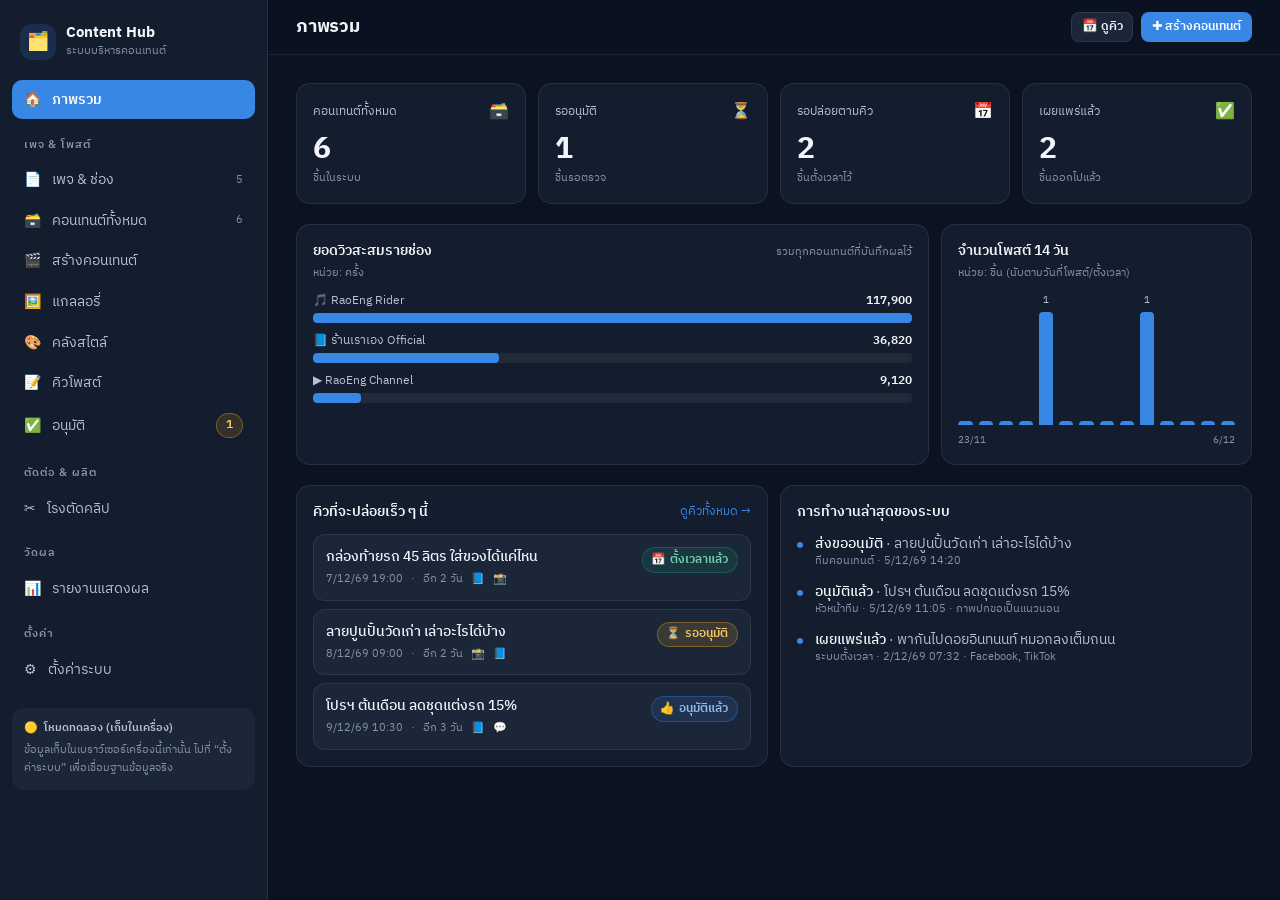
==== index.html @ c12bd476 "เพิ่มระบบล็อกอินด้วย Supabase Auth - โหมด Supabase บังคับเข้าสู่ระบบก่อนใช้งาน ตรงกับ RLS policy ที่" ====
<!DOCTYPE html>
<html lang="th">
<head>
<meta charset="UTF-8">
<meta name="viewport" content="width=device-width, initial-scale=1.0">
<meta name="description" content="ระบบบริหารคอนเทนต์ วางแผน ผลิต อนุมัติ ตั้งเวลา และวัดผลโพสต์ทุกช่องทางในที่เดียว">
<title>ระบบบริหารคอนเทนต์ · Content Hub</title>
<link rel="icon" href="data:image/svg+xml,<svg xmlns='http://www.w3.org/2000/svg' viewBox='0 0 100 100'><text y='.9em' font-size='90'>🗂️</text></svg>">
<link rel="preconnect" href="https://fonts.googleapis.com">
<link rel="preconnect" href="https://fonts.gstatic.com" crossorigin>
<link href="https://fonts.googleapis.com/css2?family=IBM+Plex+Sans+Thai:wght@400;500;600;700&display=swap" rel="stylesheet">
<script src="vendor/tailwind-browser-4.1.13.js"></script>
<link rel="stylesheet" href="css/app.css">
<script defer src="js/config.js"></script>
<script defer src="js/seed.js"></script>
<script src="vendor/supabase-2.58.0.js"></script>
<script defer src="js/store.js"></script>
<script defer src="js/app.js"></script>
<script defer src="vendor/alpine-3.14.9.min.js"></script>
</head>

<body x-data="cmsApp()" x-cloak class="min-h-screen">

<!-- ===== ระหว่างเริ่มระบบ ===== -->
<div x-show="booting" class="fixed inset-0 grid place-items-center z-50" style="background:var(--page)">
  <div class="text-center">
    <div class="text-4xl mb-3">🗂️</div>
    <p class="text-sm" style="color:var(--text-2)">กำลังเปิดระบบบริหารคอนเทนต์…</p>
  </div>
</div>

<!-- ===== หน้าเข้าสู่ระบบ ===== -->
<div x-show="!booting && needLogin" class="min-h-screen grid place-items-center p-4">
  <div class="w-full max-w-sm">
    <div class="text-center mb-5">
      <div class="w-14 h-14 rounded-2xl grid place-items-center text-2xl mx-auto mb-3"
           style="background:var(--accent-soft)">🗂️</div>
      <h1 class="font-bold text-lg">ระบบบริหารคอนเทนต์</h1>
      <p class="text-xs mt-1" style="color:var(--muted)">เข้าสู่ระบบเพื่อใช้งานข้อมูลของทีม</p>
    </div>

    <div class="card p-5 space-y-3">
      <div class="flex gap-1 p-1 rounded-lg" style="background:var(--surface-2)">
        <button class="flex-1 py-1.5 rounded-md text-xs font-semibold transition"
                :style="login.mode==='password' ? 'background:var(--accent); color:#fff' : 'color:var(--text-2)'"
                @click="login.mode='password'">รหัสผ่าน</button>
        <button class="flex-1 py-1.5 rounded-md text-xs font-semibold transition"
                :style="login.mode==='link' ? 'background:var(--accent); color:#fff' : 'color:var(--text-2)'"
                @click="login.mode='link'">ลิงก์ทางอีเมล</button>
      </div>

      <div>
        <label class="label">อีเมล</label>
        <input type="email" class="field" x-model="login.email" autocomplete="username"
               placeholder="you@example.com" @keydown.enter="doLogin()">
      </div>

      <div x-show="login.mode==='password'">
        <label class="label">รหัสผ่าน</label>
        <input type="password" class="field" x-model="login.password" autocomplete="current-password"
               placeholder="••••••••" @keydown.enter="doLogin()">
      </div>

      <p x-show="login.mode==='link'" class="text-[11px]" style="color:var(--muted)">
        ระบบจะส่งลิงก์เข้าระบบไปที่อีเมล ไม่ต้องจำรหัสผ่าน — ต้องเปิดลิงก์จากเครื่องเดียวกันนี้
      </p>

      <button class="btn btn-primary w-full" @click="doLogin()" :disabled="authBusy">
        <span x-text="authBusy ? 'กำลังดำเนินการ…' : (login.mode==='link' ? 'ส่งลิงก์เข้าระบบ' : 'เข้าสู่ระบบ')"></span>
      </button>

      <div class="flex items-center justify-between text-[11px]">
        <button style="color:var(--accent)" @click="doResetPassword()" :disabled="authBusy"
                x-show="login.mode==='password'">ลืมรหัสผ่าน?</button>
        <button class="ml-auto" style="color:var(--muted)"
                @click="settings.mode='local'; applySettings(); go('dashboard')">
          ใช้โหมดทดลองแทน →
        </button>
      </div>
    </div>

    <p class="text-[11px] text-center mt-4 leading-relaxed" style="color:var(--muted)">
      ยังไม่มีบัญชี? ให้แอดมินเพิ่มผู้ใช้ให้ที่ Supabase Dashboard →<br>Authentication → Users → Add user
    </p>
  </div>
</div>

<div x-show="!booting && !needLogin" class="flex">

  <!-- ===== แถบเมนูซ้าย ===== -->
  <div x-show="sidebarOpen" @click="sidebarOpen=false"
       class="fixed inset-0 bg-black/60 z-30 lg:hidden"></div>

  <aside class="fixed lg:sticky top-0 z-40 h-screen w-[268px] shrink-0 overflow-y-auto p-3 transition-transform lg:translate-x-0"
         :class="sidebarOpen ? 'translate-x-0' : '-translate-x-full'"
         style="background:var(--surface-1); border-right:1px solid var(--line)">

    <div class="flex items-center justify-between px-2 py-3">
      <div class="flex items-center gap-2.5">
        <div class="w-9 h-9 rounded-xl grid place-items-center text-lg" style="background:var(--accent-soft)">🗂️</div>
        <div>
          <div class="font-bold text-[15px] leading-tight">Content Hub</div>
          <div class="text-[11px]" style="color:var(--muted)">ระบบบริหารคอนเทนต์</div>
        </div>
      </div>
      <button @click="sidebarOpen=false" class="lg:hidden text-xl px-2" style="color:var(--muted)">✕</button>
    </div>

    <nav class="mt-2 space-y-0.5">
      <button class="nav-item" :class="view==='dashboard' && 'active'" @click="go('dashboard')">
        <span>🏠</span><span>ภาพรวม</span>
      </button>

      <div class="nav-section">เพจ &amp; โพสต์</div>
      <button class="nav-item" :class="view==='channels' && 'active'" @click="go('channels')">
        <span>📄</span><span>เพจ &amp; ช่อง</span>
        <span class="ml-auto text-[11px] num" style="color:var(--muted)" x-text="db.channels.length"></span>
      </button>
      <button class="nav-item" :class="view==='contents' && 'active'" @click="go('contents')">
        <span>🗃️</span><span>คอนเทนต์ทั้งหมด</span>
        <span class="ml-auto text-[11px] num" style="color:var(--muted)" x-text="db.contents.length"></span>
      </button>
      <button class="nav-item" :class="view==='editor' && 'active'" @click="newContent()">
        <span>🎬</span><span>สร้างคอนเทนต์</span>
      </button>
      <button class="nav-item" :class="view==='gallery' && 'active'" @click="go('gallery')">
        <span>🖼️</span><span>แกลลอรี่</span>
      </button>
      <button class="nav-item" :class="view==='styles' && 'active'" @click="go('styles')">
        <span>🎨</span><span>คลังสไตล์</span>
      </button>
      <button class="nav-item" :class="view==='queue' && 'active'" @click="go('queue')">
        <span>📝</span><span>คิวโพสต์</span>
      </button>
      <button class="nav-item" :class="view==='approvals' && 'active'" @click="go('approvals')">
        <span>✅</span><span>อนุมัติ</span>
        <template x-if="kpi.pending">
          <span class="ml-auto badge badge-pending num" x-text="kpi.pending"></span>
        </template>
      </button>

      <div class="nav-section">ตัดต่อ &amp; ผลิต</div>
      <button class="nav-item" :class="view==='editjobs' && 'active'" @click="go('editjobs')">
        <span>✂️</span><span>โรงตัดคลิป</span>
        <template x-if="db.editJobs.length">
          <span class="ml-auto text-[11px] num" style="color:var(--muted)" x-text="db.editJobs.length"></span>
        </template>
      </button>

      <div class="nav-section">วัดผล</div>
      <button class="nav-item" :class="view==='reports' && 'active'" @click="go('reports')">
        <span>📊</span><span>รายงานแสดงผล</span>
      </button>

      <div class="nav-section">ตั้งค่า</div>
      <button class="nav-item" :class="view==='settings' && 'active'" @click="go('settings')">
        <span>⚙️</span><span>ตั้งค่าระบบ</span>
      </button>
    </nav>

    <div class="mt-5 p-3 rounded-xl text-[11px] leading-relaxed" style="background:var(--surface-2); color:var(--text-2)">
      <div class="flex items-center gap-1.5 font-semibold mb-1">
        <span x-text="mode==='supabase' ? '🟢' : '🟡'"></span>
        <span x-text="mode==='supabase' ? 'เชื่อม Supabase อยู่' : 'โหมดทดลอง (เก็บในเครื่อง)'"></span>
      </div>
      <p x-show="mode!=='supabase'" style="color:var(--muted)">
        ข้อมูลเก็บในเบราว์เซอร์เครื่องนี้เท่านั้น ไปที่ “ตั้งค่าระบบ” เพื่อเชื่อมฐานข้อมูลจริง
      </p>
      <p x-show="session" class="truncate" style="color:var(--muted)" x-text="'เข้าใช้งานโดย ' + userEmail"></p>
    </div>
  </aside>

  <!-- ===== เนื้อหาหลัก ===== -->
  <main class="flex-1 min-w-0">

    <header class="sticky top-0 z-20 px-4 lg:px-7 py-3 flex items-center gap-3"
            style="background:rgba(11,18,32,.88); backdrop-filter:blur(10px); border-bottom:1px solid var(--line)">
      <button @click="sidebarOpen=true" class="lg:hidden text-xl px-1">☰</button>
      <div class="min-w-0">
        <h1 class="font-bold text-base lg:text-lg truncate" x-text="{
          dashboard:'ภาพรวม', channels:'เพจ & ช่อง', contents:'คอนเทนต์ทั้งหมด', editor:'สร้าง / แก้ไขคอนเทนต์',
          gallery:'แกลลอรี่', styles:'คลังสไตล์', queue:'คิวโพสต์', approvals:'รออนุมัติ',
          editjobs:'โรงตัดคลิป', reports:'รายงานแสดงผล', settings:'ตั้งค่าระบบ'}[view]"></h1>
      </div>
      <div class="ml-auto flex items-center gap-2">
        <template x-if="session">
          <span class="text-[11px] hidden md:inline truncate max-w-[180px]" style="color:var(--muted)"
                :title="userEmail" x-text="userEmail"></span>
        </template>
        <button class="btn btn-ghost btn-sm hidden sm:inline-flex" @click="go('queue')">📅 ดูคิว</button>
        <button class="btn btn-primary btn-sm" @click="newContent()">✚ สร้างคอนเทนต์</button>
        <template x-if="session">
          <button class="btn btn-ghost btn-sm" @click="doLogout()" title="ออกจากระบบ">ออกจากระบบ</button>
        </template>
      </div>
    </header>

    <div class="p-4 lg:p-7 max-w-[1400px]">

    <!-- ==================== ภาพรวม ==================== -->
    <section x-show="view==='dashboard'" class="space-y-5">

      <div class="grid grid-cols-2 lg:grid-cols-4 gap-3">
        <template x-for="k in [
          {t:'คอนเทนต์ทั้งหมด', v:kpi.total, s:'ชิ้นในระบบ', i:'🗃️'},
          {t:'รออนุมัติ', v:kpi.pending, s:'ชิ้นรอตรวจ', i:'⏳'},
          {t:'รอปล่อยตามคิว', v:kpi.scheduled, s:'ชิ้นตั้งเวลาไว้', i:'📅'},
          {t:'เผยแพร่แล้ว', v:kpi.published, s:'ชิ้นออกไปแล้ว', i:'✅'}]" :key="k.t">
          <div class="card p-4">
            <div class="flex items-center justify-between">
              <span class="text-xs" style="color:var(--text-2)" x-text="k.t"></span>
              <span class="text-base" x-text="k.i"></span>
            </div>
            <div class="text-3xl font-bold mt-2 num" x-text="fmtNum(k.v)"></div>
            <div class="text-[11px] mt-0.5" style="color:var(--muted)" x-text="k.s"></div>
          </div>
        </template>
      </div>

      <div class="grid lg:grid-cols-3 gap-3">
        <div class="card p-4 lg:col-span-2">
          <div class="flex items-baseline justify-between mb-1">
            <h2 class="font-semibold text-sm">ยอดวิวสะสมรายช่อง</h2>
            <span class="text-[11px]" style="color:var(--muted)">รวมทุกคอนเทนต์ที่บันทึกผลไว้</span>
          </div>
          <p class="text-[11px] mb-3" style="color:var(--muted)">หน่วย: ครั้ง</p>

          <template x-if="!viewsByChannel.some(r=>r.views>0)">
            <p class="text-sm py-6 text-center" style="color:var(--muted)">
              ยังไม่มีข้อมูลผลลัพธ์ — ไปบันทึกยอดได้ที่หน้า “รายงานแสดงผล”
            </p>
          </template>

          <div class="space-y-2.5">
            <template x-for="r in viewsByChannel.filter(x=>x.views>0)" :key="r.id">
              <div class="bar-row" :title="r.name + ' · ' + fmtNum(r.views) + ' วิว'">
                <div class="flex items-center justify-between text-xs mb-1">
                  <span class="truncate pr-3" style="color:var(--text-2)">
                    <span x-text="platform(r.platform).icon"></span>
                    <span x-text="r.name"></span>
                  </span>
                  <span class="num font-semibold" x-text="fmtNum(r.views)"></span>
                </div>
                <div class="bar-track"><div class="bar-fill" :style="`width:${r.pct}%`"></div></div>
              </div>
            </template>
          </div>
        </div>

        <div class="card p-4">
          <h2 class="font-semibold text-sm mb-1">จำนวนโพสต์ 14 วัน</h2>
          <p class="text-[11px] mb-3" style="color:var(--muted)">หน่วย: ชิ้น (นับตามวันที่โพสต์/ตั้งเวลา)</p>
          <div class="col-chart">
            <template x-for="d in postsTimeline" :key="d.label">
              <div class="col-wrap" :title="d.label + ' · ' + d.value + ' ชิ้น'">
                <div class="text-[10px] text-center num mb-1" style="color:var(--text-2)"
                     x-text="d.value || ''"></div>
                <div class="col-fill" :style="`height:${Math.max(d.pct,3)}%`"></div>
              </div>
            </template>
          </div>
          <div class="flex justify-between text-[10px] mt-2" style="color:var(--muted)">
            <span x-text="postsTimeline[0]?.label"></span>
            <span x-text="postsTimeline[postsTimeline.length-1]?.label"></span>
          </div>
        </div>
      </div>

      <div class="grid lg:grid-cols-2 gap-3">
        <div class="card p-4">
          <div class="flex items-center justify-between mb-3">
            <h2 class="font-semibold text-sm">คิวที่จะปล่อยเร็ว ๆ นี้</h2>
            <button class="text-xs" style="color:var(--accent)" @click="go('queue')">ดูคิวทั้งหมด →</button>
          </div>
          <template x-if="!upcoming.length">
            <p class="text-sm py-4 text-center" style="color:var(--muted)">ยังไม่มีคิวที่ตั้งเวลาไว้</p>
          </template>
          <div class="space-y-2">
            <template x-for="c in upcoming" :key="c.id">
              <button class="w-full text-left card-2 p-3 hover:brightness-110 transition" @click="editContent(c)">
                <div class="flex items-start gap-2">
                  <div class="min-w-0 flex-1">
                    <div class="text-sm font-medium truncate" x-text="c.title"></div>
                    <div class="text-[11px] mt-1 flex items-center gap-2 flex-wrap" style="color:var(--muted)">
                      <span x-text="fmtDate(c.scheduled_at)"></span>
                      <span>·</span>
                      <span x-text="fmtRelative(c.scheduled_at)"></span>
                      <template x-for="id in (c.channel_ids||[])" :key="id">
                        <span x-text="platform(channelById(id)?.platform).icon"></span>
                      </template>
                    </div>
                  </div>
                  <span class="badge shrink-0" :class="status(c.status).cls">
                    <span x-text="status(c.status).icon"></span><span x-text="status(c.status).name"></span>
                  </span>
                </div>
              </button>
            </template>
          </div>
        </div>

        <div class="card p-4">
          <h2 class="font-semibold text-sm mb-3">การทำงานล่าสุดของระบบ</h2>
          <template x-if="!recentActivity.length">
            <p class="text-sm py-4 text-center" style="color:var(--muted)">ยังไม่มีประวัติการทำงาน</p>
          </template>
          <div class="space-y-3">
            <template x-for="a in recentActivity" :key="a.id">
              <div class="flex gap-3 text-sm">
                <div class="w-1.5 h-1.5 rounded-full mt-2 shrink-0" style="background:var(--accent)"></div>
                <div class="min-w-0">
                  <div>
                    <span class="font-medium" x-text="a.action"></span>
                    <span style="color:var(--text-2)" x-text="' · ' + (contentById(a.content_id)?.title || 'ไม่พบคอนเทนต์')"></span>
                  </div>
                  <div class="text-[11px]" style="color:var(--muted)">
                    <span x-text="a.actor"></span> · <span x-text="fmtDate(a.created_at)"></span>
                    <span x-show="a.note" x-text="' · ' + a.note"></span>
                  </div>
                </div>
              </div>
            </template>
          </div>
        </div>
      </div>
    </section>

    <!-- ==================== เพจ & ช่อง ==================== -->
    <section x-show="view==='channels'" class="space-y-4">
      <div class="flex items-center justify-between">
        <p class="text-sm" style="color:var(--text-2)">เพจและช่องทางที่ระบบจะส่งคอนเทนต์ไป</p>
        <button class="btn btn-primary btn-sm" @click="newChannel()">✚ เพิ่มเพจ/ช่อง</button>
      </div>

      <template x-if="channelForm">
      <div class="card p-4 space-y-3">
        <h3 class="font-semibold text-sm" x-text="channelForm.id ? 'แก้ไขเพจ/ช่อง' : 'เพิ่มเพจ/ช่องใหม่'"></h3>
        <div class="grid md:grid-cols-2 gap-3">
          <div><label class="label">ชื่อเพจ/ช่อง</label>
            <input class="field" x-model="channelForm.name" placeholder="เช่น ร้านเราเอง Official"></div>
          <div><label class="label">แพลตฟอร์ม</label>
            <select class="field" x-model="channelForm.platform">
              <template x-for="p in cfg.platforms" :key="p.id">
                <option :value="p.id" x-text="p.icon + ' ' + p.name"></option>
              </template>
            </select></div>
          <div><label class="label">ชื่อผู้ใช้ / ลิงก์</label>
            <input class="field" x-model="channelForm.handle" placeholder="@yourpage"></div>
          <div><label class="label">จำนวนผู้ติดตาม</label>
            <input type="number" class="field num" x-model="channelForm.followers"></div>
          <div class="md:col-span-2"><label class="label">โน้ตภายใน</label>
            <input class="field" x-model="channelForm.note" placeholder="เช่น เพจหลัก ยิงแอดประจำ"></div>
        </div>
        <label class="flex items-center gap-2 text-sm">
          <input type="checkbox" x-model="channelForm.active" class="w-4 h-4 accent-blue-500">
          <span>เปิดใช้งานช่องนี้</span>
        </label>
        <div class="flex gap-2">
          <button class="btn btn-primary" @click="saveChannel()">บันทึก</button>
          <button class="btn btn-ghost" @click="channelForm=null">ยกเลิก</button>
        </div>
      </div>
      </template>

      <template x-if="!db.channels.length">
        <div class="card p-10 text-center" style="color:var(--muted)">
          <div class="text-3xl mb-2">📄</div>
          <p class="text-sm">ยังไม่มีเพจ/ช่อง — กด “เพิ่มเพจ/ช่อง” เพื่อเริ่มต้น</p>
        </div>
      </template>

      <div class="grid md:grid-cols-2 xl:grid-cols-3 gap-3">
        <template x-for="c in db.channels" :key="c.id">
          <div class="card p-4">
            <div class="flex items-start gap-3">
              <div class="w-10 h-10 rounded-xl grid place-items-center text-lg shrink-0"
                   :style="`background:${platform(c.platform).color}22`" x-text="platform(c.platform).icon"></div>
              <div class="min-w-0 flex-1">
                <div class="font-semibold text-sm truncate" x-text="c.name"></div>
                <div class="text-[11px] truncate" style="color:var(--muted)" x-text="c.handle || platform(c.platform).name"></div>
              </div>
              <span class="badge shrink-0" :class="c.active ? 'badge-published' : 'badge-draft'">
                <span x-text="c.active ? '✅' : '⏸️'"></span>
                <span x-text="c.active ? 'ใช้งาน' : 'พัก'"></span>
              </span>
            </div>
            <div class="flex items-center gap-4 mt-3 text-xs" style="color:var(--text-2)">
              <span>👥 <span class="num font-semibold" x-text="fmtNum(c.followers)"></span> ผู้ติดตาม</span>
              <span>🗂️ <span class="num font-semibold"
                    x-text="db.contents.filter(x=>(x.channel_ids||[]).includes(c.id)).length"></span> คอนเทนต์</span>
            </div>
            <p x-show="c.note" class="text-[11px] mt-2 line-clamp-2" style="color:var(--muted)" x-text="c.note"></p>
            <div class="flex gap-2 mt-3">
              <button class="btn btn-ghost btn-sm" @click="editChannel(c)">แก้ไข</button>
              <button class="btn btn-ghost btn-sm" @click="toggleChannel(c)" x-text="c.active ? 'พักช่อง' : 'เปิดใช้'"></button>
              <button class="btn btn-danger btn-sm ml-auto" @click="deleteChannel(c)">ลบ</button>
            </div>
          </div>
        </template>
      </div>
    </section>

    <!-- ==================== คอนเทนต์ทั้งหมด ==================== -->
    <section x-show="view==='contents'" class="space-y-4">
      <div class="card p-3 flex flex-wrap gap-2 items-center">
        <input class="field flex-1 min-w-[220px]" x-model="search" placeholder="🔍 ค้นหาจากชื่อ เนื้อหา หรือแฮชแท็ก">
        <select class="field w-auto" x-model="filterStatus">
          <option value="all">ทุกสถานะ</option>
          <template x-for="s in cfg.statuses" :key="s.id">
            <option :value="s.id" x-text="s.icon + ' ' + s.name"></option>
          </template>
        </select>
        <select class="field w-auto" x-model="filterChannel">
          <option value="all">ทุกช่อง</option>
          <template x-for="c in db.channels" :key="c.id">
            <option :value="c.id" x-text="c.name"></option>
          </template>
        </select>
        <span class="text-xs num" style="color:var(--muted)" x-text="`พบ ${filteredContents.length} รายการ`"></span>
      </div>

      <template x-if="!filteredContents.length">
        <div class="card p-10 text-center" style="color:var(--muted)">
          <div class="text-3xl mb-2">🗃️</div>
          <p class="text-sm">ไม่พบคอนเทนต์ตามเงื่อนไขนี้</p>
        </div>
      </template>

      <div class="space-y-2.5">
        <template x-for="c in filteredContents" :key="c.id">
          <div class="card p-4">
            <div class="flex flex-wrap items-start gap-3">
              <div class="min-w-0 flex-1">
                <div class="flex items-center gap-2 flex-wrap">
                  <span class="badge" :class="status(c.status).cls">
                    <span x-text="status(c.status).icon"></span><span x-text="status(c.status).name"></span>
                  </span>
                  <span class="text-[11px]" style="color:var(--muted)" x-text="c.pillar"></span>
                  <template x-if="styleById(c.style_id)">
                    <span class="text-[11px]" style="color:var(--muted)"
                          x-text="'· ' + styleById(c.style_id).emoji + ' ' + styleById(c.style_id).name"></span>
                  </template>
                </div>
                <h3 class="font-semibold mt-1.5 text-[15px]" x-text="c.title"></h3>
                <p class="text-sm mt-1 line-clamp-2 whitespace-pre-line" style="color:var(--text-2)" x-text="c.body"></p>
                <div class="flex items-center gap-2 mt-2 flex-wrap text-[11px]" style="color:var(--muted)">
                  <template x-for="id in (c.channel_ids||[])" :key="id">
                    <span class="card-2 px-2 py-0.5 rounded-md">
                      <span x-text="platform(channelById(id)?.platform).icon"></span>
                      <span x-text="channelById(id)?.name || 'ช่องถูกลบ'"></span>
                    </span>
                  </template>
                  <span x-show="c.scheduled_at">📅 <span x-text="fmtDate(c.scheduled_at)"></span></span>
                  <span x-show="c.published_at">✅ <span x-text="fmtDate(c.published_at)"></span></span>
                  <template x-for="h in (c.hashtags||[])" :key="h">
                    <span style="color:var(--accent)" x-text="'#'+h"></span>
                  </template>
                </div>
              </div>

              <div class="flex flex-col gap-1.5 shrink-0">
                <button class="btn btn-ghost btn-sm" @click="editContent(c)">✏️ แก้ไข</button>
                <button class="btn btn-ghost btn-sm" @click="duplicateContent(c)">📑 ทำสำเนา</button>
                <button class="btn btn-ghost btn-sm" @click="newJob(c)">✂️ สั่งตัดคลิป</button>
                <button class="btn btn-danger btn-sm" @click="deleteContent(c)">🗑️ ลบ</button>
              </div>
            </div>

            <div class="hairline mt-3 pt-3 flex flex-wrap gap-1.5">
              <template x-for="s in cfg.statuses" :key="s.id">
                <button class="btn btn-ghost btn-sm" :class="c.status===s.id && 'opacity-40 pointer-events-none'"
                        @click="setStatus(c, s.id)">
                  <span x-text="s.icon"></span><span x-text="s.name"></span>
                </button>
              </template>
            </div>
          </div>
        </template>
      </div>
    </section>

    <!-- ==================== สร้าง / แก้ไขคอนเทนต์ ==================== -->
    <section x-show="view==='editor'" class="space-y-4">
      <template x-if="!editor">
        <div class="card p-10 text-center">
          <p class="text-sm mb-3" style="color:var(--muted)">ยังไม่ได้เปิดคอนเทนต์</p>
          <button class="btn btn-primary" @click="newContent()">✚ เริ่มคอนเทนต์ใหม่</button>
        </div>
      </template>

      <template x-if="editor">
      <div class="grid lg:grid-cols-3 gap-4">
        <div class="lg:col-span-2 space-y-4">
          <div class="card p-4 space-y-3">
            <div>
              <label class="label">ชื่อคอนเทนต์ (ใช้ภายใน)</label>
              <input class="field" x-model="editor.title" placeholder="เช่น รีวิวกล่องท้ายรถ 45 ลิตร">
            </div>

            <div class="grid md:grid-cols-2 gap-3">
              <div>
                <label class="label">ประเภทคอนเทนต์</label>
                <select class="field" x-model="editor.pillar">
                  <template x-for="p in cfg.pillars" :key="p"><option :value="p" x-text="p"></option></template>
                </select>
              </div>
              <div>
                <label class="label">สไตล์การเขียน</label>
                <select class="field" x-model="editor.style_id">
                  <option value="">— ไม่ระบุ —</option>
                  <template x-for="s in db.styles" :key="s.id">
                    <option :value="s.id" x-text="s.emoji + ' ' + s.name"></option>
                  </template>
                </select>
              </div>
            </div>

            <div>
              <div class="flex items-center justify-between mb-1">
                <label class="label mb-0">เนื้อหาโพสต์</label>
                <div class="flex gap-1.5">
                  <button class="btn btn-ghost btn-sm" @click="applyStyleTemplate()">🧩 วางโครงจากสไตล์</button>
                  <button class="btn btn-ghost btn-sm" @click="spinVariants()">🔁 สุ่มฮุกใหม่</button>
                </div>
              </div>
              <textarea class="field" rows="12" x-model="editor.body"
                        placeholder="เขียนเนื้อหาที่จะโพสต์ที่นี่…"></textarea>
              <div class="flex flex-wrap items-center gap-3 mt-1.5 text-[11px]" style="color:var(--muted)">
                <span class="num" x-text="`${editorLen} ตัวอักษร`"></span>
                <template x-for="h in lengthHints" :key="h.platform">
                  <span :style="h.over ? 'color:var(--warning)' : ''">
                    <span x-text="h.icon"></span>
                    <span x-text="h.name"></span>
                    <span class="num" x-text="`${editorLen}/${h.limit}`"></span>
                    <span x-show="h.over">⚠️ ยาวเกิน</span>
                  </span>
                </template>
              </div>
            </div>

            <div>
              <label class="label">แฮชแท็ก (คั่นด้วยจุลภาค)</label>
              <input class="field" x-model="editor.hashtagsText" placeholder="ทริปมอเตอร์ไซค์, รีวิวอุปกรณ์">
            </div>

            <div>
              <label class="label">โน้ตภายในทีม</label>
              <input class="field" x-model="editor.note" placeholder="เช่น รออาร์ตทำภาพปกใหม่">
            </div>
          </div>
        </div>

        <div class="space-y-4">
          <div class="card p-4 space-y-3">
            <h3 class="font-semibold text-sm">ปลายทาง &amp; เวลา</h3>
            <div>
              <label class="label">เลือกเพจ/ช่อง</label>
              <div class="space-y-1.5 max-h-52 overflow-y-auto pr-1">
                <template x-for="c in db.channels" :key="c.id">
                  <label class="flex items-center gap-2 text-sm card-2 px-2.5 py-1.5 cursor-pointer">
                    <input type="checkbox" class="w-4 h-4 accent-blue-500"
                           :checked="editor.channel_ids.includes(c.id)"
                           @change="toggleIn(editor.channel_ids, c.id)">
                    <span x-text="platform(c.platform).icon"></span>
                    <span class="truncate" x-text="c.name"></span>
                    <span x-show="!c.active" class="ml-auto text-[10px]" style="color:var(--warning)">พักอยู่</span>
                  </label>
                </template>
              </div>
            </div>
            <div>
              <label class="label">เวลาที่จะโพสต์</label>
              <input type="datetime-local" class="field" x-model="editor.scheduledInput">
            </div>
            <div>
              <label class="label">สถานะ</label>
              <select class="field" x-model="editor.status">
                <template x-for="s in cfg.statuses" :key="s.id">
                  <option :value="s.id" x-text="s.icon + ' ' + s.name"></option>
                </template>
              </select>
            </div>
          </div>

          <div class="card p-4">
            <div class="flex items-center justify-between mb-2">
              <h3 class="font-semibold text-sm">ภาพ / คลิปที่แนบ</h3>
              <button class="text-xs" style="color:var(--accent)" @click="go('gallery')">จัดการแกลลอรี่ →</button>
            </div>
            <div class="grid grid-cols-3 gap-2 max-h-60 overflow-y-auto">
              <template x-for="m in db.media" :key="m.id">
                <button class="relative rounded-lg overflow-hidden border-2 transition"
                        :style="editor.media_ids.includes(m.id) ? 'border-color:var(--accent)' : 'border-color:transparent'"
                        @click="toggleIn(editor.media_ids, m.id)">
                  <template x-if="m.kind==='image'">
                    <img :src="m.url" :alt="m.name" class="w-full h-16 object-cover" loading="lazy">
                  </template>
                  <template x-if="m.kind!=='image'">
                    <div class="w-full h-16 grid place-items-center text-xl" style="background:var(--surface-3)">🎞️</div>
                  </template>
                  <div class="text-[9px] px-1 py-0.5 truncate" style="background:var(--surface-2)" x-text="m.name"></div>
                </button>
              </template>
            </div>
            <p x-show="!db.media.length" class="text-xs text-center py-4" style="color:var(--muted)">
              ยังไม่มีไฟล์ในแกลลอรี่
            </p>
          </div>

          <div class="card p-4" x-show="editorStyle">
            <h3 class="font-semibold text-sm mb-2">
              <span x-text="editorStyle?.emoji"></span> แนวทางของสไตล์นี้
            </h3>
            <dl class="text-xs space-y-1.5" style="color:var(--text-2)">
              <div><dt class="inline font-medium">โทน: </dt><dd class="inline" x-text="editorStyle?.tone"></dd></div>
              <div><dt class="inline font-medium">กลุ่มเป้าหมาย: </dt><dd class="inline" x-text="editorStyle?.audience"></dd></div>
              <div><dt class="inline font-medium">ปิดท้ายด้วย: </dt><dd class="inline" x-text="editorStyle?.cta"></dd></div>
            </dl>
          </div>

          <div class="card p-4 flex flex-col gap-2">
            <button class="btn btn-primary" @click="saveContent()">💾 บันทึก</button>
            <button class="btn btn-ghost" @click="saveContent('pending')">📤 ส่งขออนุมัติ</button>
            <button class="btn btn-ghost" @click="go('contents')">← กลับไปรายการ</button>
          </div>
        </div>
      </div>
      </template>
    </section>

    <!-- ==================== แกลลอรี่ ==================== -->
    <section x-show="view==='gallery'" class="space-y-4">
      <div class="flex items-center justify-between">
        <p class="text-sm" style="color:var(--text-2)">ไฟล์ภาพและคลิปที่ใช้ประกอบคอนเทนต์</p>
        <button class="btn btn-primary btn-sm" @click="newMedia()">✚ เพิ่มไฟล์</button>
      </div>

      <template x-if="mediaForm">
      <div class="card p-4 space-y-3">
        <div class="grid md:grid-cols-2 gap-3">
          <div class="md:col-span-2"><label class="label">ลิงก์ไฟล์ (URL)</label>
            <input class="field" x-model="mediaForm.url" placeholder="https://…"></div>
          <div><label class="label">ชื่อไฟล์</label>
            <input class="field" x-model="mediaForm.name" placeholder="เว้นว่างได้ ระบบตั้งให้จากลิงก์"></div>
          <div><label class="label">ชนิด</label>
            <select class="field" x-model="mediaForm.kind">
              <option value="image">รูปภาพ</option><option value="video">วิดีโอ</option>
            </select></div>
          <div class="md:col-span-2"><label class="label">แท็ก (คั่นด้วยจุลภาค)</label>
            <input class="field" x-model="mediaForm.tagsText" placeholder="ทริป, ภูเขา"></div>
        </div>
        <div class="flex gap-2">
          <button class="btn btn-primary" @click="saveMedia()">บันทึก</button>
          <button class="btn btn-ghost" @click="mediaForm=null">ยกเลิก</button>
        </div>
      </div>
      </template>

      <template x-if="!db.media.length">
        <div class="card p-10 text-center" style="color:var(--muted)">
          <div class="text-3xl mb-2">🖼️</div>
          <p class="text-sm">แกลลอรี่ยังว่างอยู่</p>
        </div>
      </template>

      <div class="grid grid-cols-2 md:grid-cols-3 xl:grid-cols-4 gap-3">
        <template x-for="m in db.media" :key="m.id">
          <div class="card overflow-hidden">
            <template x-if="m.kind==='image'">
              <img :src="m.url" :alt="m.name" class="w-full h-36 object-cover" loading="lazy">
            </template>
            <template x-if="m.kind!=='image'">
              <div class="w-full h-36 grid place-items-center text-3xl" style="background:var(--surface-2)">🎞️</div>
            </template>
            <div class="p-3">
              <div class="text-xs font-medium truncate" x-text="m.name"></div>
              <div class="flex flex-wrap gap-1 mt-1.5">
                <template x-for="t in (m.tags||[])" :key="t">
                  <span class="text-[10px] px-1.5 py-0.5 rounded" style="background:var(--surface-3); color:var(--text-2)" x-text="t"></span>
                </template>
              </div>
              <div class="text-[10px] mt-1.5 num" style="color:var(--muted)"
                   x-text="m.size_kb ? (m.size_kb/1024).toFixed(1) + ' MB' : ''"></div>
              <div class="flex gap-1.5 mt-2">
                <button class="btn btn-ghost btn-sm" @click="editMedia(m)">แก้ไข</button>
                <button class="btn btn-ghost btn-sm" @click="copyText(m.url, 'คัดลอกลิงก์แล้ว')">คัดลอกลิงก์</button>
                <button class="btn btn-danger btn-sm ml-auto" @click="deleteMedia(m)">ลบ</button>
              </div>
            </div>
          </div>
        </template>
      </div>
    </section>

    <!-- ==================== คลังสไตล์ ==================== -->
    <section x-show="view==='styles'" class="space-y-4">
      <div class="flex items-center justify-between">
        <p class="text-sm" style="color:var(--text-2)">โทนการเขียนที่ใช้ซ้ำได้ ให้ทุกคนในทีมเขียนออกมาเสียงเดียวกัน</p>
        <button class="btn btn-primary btn-sm" @click="newStyle()">✚ เพิ่มสไตล์</button>
      </div>

      <template x-if="styleForm">
      <div class="card p-4 space-y-3">
        <div class="grid md:grid-cols-2 gap-3">
          <div><label class="label">ชื่อสไตล์</label><input class="field" x-model="styleForm.name" placeholder="เช่น สายลุยเป็นกันเอง"></div>
          <div><label class="label">อิโมจิประจำสไตล์</label><input class="field" x-model="styleForm.emoji" maxlength="4"></div>
          <div class="md:col-span-2"><label class="label">โทนการเขียน</label><input class="field" x-model="styleForm.tone" placeholder="เป็นกันเอง เล่าเหมือนคุยกับเพื่อน"></div>
          <div><label class="label">กลุ่มเป้าหมาย</label><input class="field" x-model="styleForm.audience" placeholder="นักขี่มอเตอร์ไซค์ 25-45 ปี"></div>
          <div><label class="label">ประโยคปิดท้าย (CTA)</label><input class="field" x-model="styleForm.cta" placeholder="ทักแชทรับส่วนลด"></div>
          <div class="md:col-span-2"><label class="label">โครงการเขียน</label>
            <textarea class="field" rows="3" x-model="styleForm.prompt" placeholder="เปิดด้วย… ตามด้วย… ปิดด้วย…"></textarea></div>
        </div>
        <div class="flex gap-2">
          <button class="btn btn-primary" @click="saveStyle()">บันทึก</button>
          <button class="btn btn-ghost" @click="styleForm=null">ยกเลิก</button>
        </div>
      </div>
      </template>

      <div class="grid md:grid-cols-2 xl:grid-cols-3 gap-3">
        <template x-for="s in db.styles" :key="s.id">
          <div class="card p-4">
            <div class="flex items-center gap-2">
              <span class="text-xl" x-text="s.emoji"></span>
              <h3 class="font-semibold text-sm" x-text="s.name"></h3>
            </div>
            <dl class="text-xs mt-3 space-y-1.5" style="color:var(--text-2)">
              <div><dt class="inline font-medium">โทน: </dt><dd class="inline" x-text="s.tone"></dd></div>
              <div><dt class="inline font-medium">เป้าหมาย: </dt><dd class="inline" x-text="s.audience"></dd></div>
              <div><dt class="inline font-medium">CTA: </dt><dd class="inline" x-text="s.cta"></dd></div>
            </dl>
            <p class="text-[11px] mt-2 line-clamp-3" style="color:var(--muted)" x-text="s.prompt"></p>
            <div class="flex gap-2 mt-3">
              <button class="btn btn-ghost btn-sm" @click="editStyle(s)">แก้ไข</button>
              <button class="btn btn-danger btn-sm ml-auto" @click="deleteStyle(s)">ลบ</button>
            </div>
          </div>
        </template>
      </div>
    </section>

    <!-- ==================== คิวโพสต์ ==================== -->
    <section x-show="view==='queue'" class="space-y-4">
      <div class="card p-4">
        <div class="flex items-center justify-between mb-3">
          <button class="btn btn-ghost btn-sm" @click="moveMonth(-1)">← เดือนก่อน</button>
          <h2 class="font-semibold" x-text="calTitle"></h2>
          <button class="btn btn-ghost btn-sm" @click="moveMonth(1)">เดือนถัดไป →</button>
        </div>
        <div class="grid grid-cols-7 gap-1.5 text-center text-[11px] mb-1.5" style="color:var(--muted)">
          <template x-for="d in ['อา','จ','อ','พ','พฤ','ศ','ส']" :key="d"><div x-text="d"></div></template>
        </div>
        <div class="grid grid-cols-7 gap-1.5">
          <template x-for="cell in calCells" :key="cell.key">
            <div class="cal-cell" :class="[cell.dim && 'dim', cell.today && 'today']">
              <div class="text-[11px] num mb-1" style="color:var(--muted)" x-text="cell.day"></div>
              <div class="space-y-1">
                <template x-for="c in cell.items.slice(0,3)" :key="c.id">
                  <button class="w-full text-left text-[10px] px-1.5 py-1 rounded truncate"
                          :style="`background:${c.status==='published' ? 'rgba(12,163,12,.16)' : 'var(--accent-soft)'}`"
                          :title="c.title + ' · ' + fmtDate(c.scheduled_at||c.published_at)"
                          @click="editContent(c)"
                          x-text="status(c.status).icon + ' ' + c.title"></button>
                </template>
                <div x-show="cell.items.length>3" class="text-[10px]" style="color:var(--muted)"
                     x-text="`+${cell.items.length-3} รายการ`"></div>
              </div>
            </div>
          </template>
        </div>
      </div>

      <div class="card p-4">
        <h2 class="font-semibold text-sm mb-3">คิวที่รอปล่อย</h2>
        <template x-if="!queueList.length">
          <p class="text-sm py-4 text-center" style="color:var(--muted)">ยังไม่มีคอนเทนต์ที่ตั้งเวลาไว้</p>
        </template>
        <div class="space-y-2">
          <template x-for="c in queueList" :key="c.id">
            <div class="card-2 p-3 flex flex-wrap items-center gap-3">
              <span class="badge shrink-0" :class="status(c.status).cls">
                <span x-text="status(c.status).icon"></span><span x-text="status(c.status).name"></span>
              </span>
              <div class="min-w-0 flex-1">
                <div class="text-sm font-medium truncate" x-text="c.title"></div>
                <div class="text-[11px]" style="color:var(--muted)">
                  <span x-text="fmtDate(c.scheduled_at)"></span> ·
                  <span x-text="fmtRelative(c.scheduled_at)"></span>
                </div>
              </div>
              <input type="datetime-local" class="field w-auto text-xs"
                     :value="toLocalInput(c.scheduled_at)"
                     @change="reschedule(c, $event.target.value)">
              <button class="btn btn-ghost btn-sm" @click="setStatus(c,'published')">✅ ปล่อยเลย</button>
              <button class="btn btn-ghost btn-sm" @click="editContent(c)">แก้ไข</button>
            </div>
          </template>
        </div>
      </div>
    </section>

    <!-- ==================== อนุมัติ ==================== -->
    <section x-show="view==='approvals'" class="space-y-4">
      <p class="text-sm" style="color:var(--text-2)">คอนเทนต์ที่ทีมส่งมาให้ตรวจก่อนปล่อย</p>

      <template x-if="!pendingList.length">
        <div class="card p-10 text-center" style="color:var(--muted)">
          <div class="text-3xl mb-2">🎉</div>
          <p class="text-sm">ไม่มีอะไรค้างรออนุมัติแล้วครับ</p>
        </div>
      </template>

      <div class="space-y-3">
        <template x-for="c in pendingList" :key="c.id">
          <div class="card p-4">
            <div class="flex flex-wrap items-start gap-3">
              <div class="min-w-0 flex-1">
                <h3 class="font-semibold" x-text="c.title"></h3>
                <p class="text-sm mt-1.5 whitespace-pre-line line-clamp-3" style="color:var(--text-2)" x-text="c.body"></p>
                <div class="flex flex-wrap items-center gap-2 mt-2 text-[11px]" style="color:var(--muted)">
                  <template x-for="id in (c.channel_ids||[])" :key="id">
                    <span class="card-2 px-2 py-0.5 rounded-md">
                      <span x-text="platform(channelById(id)?.platform).icon"></span>
                      <span x-text="channelById(id)?.name"></span>
                    </span>
                  </template>
                  <span x-show="c.scheduled_at">📅 <span x-text="fmtDate(c.scheduled_at)"></span></span>
                </div>
              </div>
              <div class="flex flex-col gap-1.5 shrink-0">
                <button class="btn btn-primary btn-sm" @click="openApprove(c)">ตรวจและตัดสิน</button>
                <button class="btn btn-ghost btn-sm" @click="editContent(c)">แก้ไขก่อน</button>
              </div>
            </div>
          </div>
        </template>
      </div>

      <div x-show="approveTarget" class="fixed inset-0 z-50 grid place-items-center p-4" style="background:rgba(0,0,0,.65)">
        <div class="card p-5 w-full max-w-lg space-y-3" @click.outside="approveTarget=null">
          <h3 class="font-semibold" x-text="approveTarget?.title"></h3>
          <p class="text-sm whitespace-pre-line max-h-56 overflow-y-auto" style="color:var(--text-2)"
             x-text="approveTarget?.body"></p>
          <div>
            <label class="label">ความเห็น / เหตุผล (ถ้ามี)</label>
            <textarea class="field" rows="2" x-model="approveNote" placeholder="เช่น ขอเปลี่ยนภาพปกเป็นแนวนอน"></textarea>
          </div>
          <div class="flex gap-2">
            <button class="btn btn-primary flex-1" @click="decide(true)">👍 อนุมัติ</button>
            <button class="btn btn-danger flex-1" @click="decide(false)">⛔ ตีกลับ</button>
            <button class="btn btn-ghost" @click="approveTarget=null">ปิด</button>
          </div>
        </div>
      </div>
    </section>

    <!-- ==================== โรงตัดคลิป ==================== -->
    <section x-show="view==='editjobs'" class="space-y-4">
      <div class="card p-4">
        <h2 class="font-semibold text-sm mb-1">✂️ โรงตัดคลิป — ใบสั่งงานตัดต่อ</h2>
        <p class="text-xs leading-relaxed" style="color:var(--text-2)">
          หน้านี้คือ “ใบสั่งงาน” ไม่ใช่ตัวตัดต่อเอง — เว็บบันทึกโจทย์ไว้ แล้วสร้างคำสั่งพร้อมคัดลอก
          ไปวางให้ agent ที่เครื่องคุณ (ii23 edit kit) เป็นคนตัดจริง
          เพราะงานตัดคลิปต้องใช้ ffmpeg / CapCut / ไฟล์วิดีโอในเครื่อง ซึ่งรันบนโฮสต์เว็บไม่ได้
        </p>
      </div>

      <div class="flex items-center justify-between">
        <p class="text-sm" style="color:var(--text-2)">งานตัดต่อทั้งหมด</p>
        <button class="btn btn-primary btn-sm" @click="newJob()">✚ เปิดใบสั่งงาน</button>
      </div>

      <template x-if="jobForm">
      <div class="card p-4 space-y-3">
        <div class="grid md:grid-cols-2 gap-3">
          <div><label class="label">ชื่องาน</label><input class="field" x-model="jobForm.title" placeholder="เช่น ตัดคลิปรีวิวกล่องท้ายรถ"></div>
          <div><label class="label">ผูกกับคอนเทนต์</label>
            <select class="field" x-model="jobForm.content_id">
              <option value="">— ไม่ผูก —</option>
              <template x-for="c in db.contents" :key="c.id"><option :value="c.id" x-text="c.title"></option></template>
            </select></div>
          <div class="md:col-span-2"><label class="label">ไฟล์ต้นทาง (พาธในเครื่องคุณ)</label>
            <input class="field" x-model="jobForm.source" placeholder="/Users/me/Movies/raw/review-topbox.mp4"></div>
          <div><label class="label">สัดส่วนภาพ</label>
            <select class="field" x-model="jobForm.aspect">
              <option>9:16</option><option>1:1</option><option>16:9</option><option>4:5</option>
            </select></div>
          <div><label class="label">ความยาวเป้าหมาย (วินาที)</label>
            <input type="number" class="field num" x-model="jobForm.target_sec"></div>

          <div class="md:col-span-2 grid sm:grid-cols-2 gap-2 card-2 p-3">
            <label class="flex items-center gap-2 text-sm">
              <input type="checkbox" class="w-4 h-4 accent-blue-500" x-model="jobForm.cut_silence">
              <span>ตัดช่วงเงียบ / คำติดขัด</span></label>
            <div class="flex items-center gap-2 text-sm">
              <span style="color:var(--text-2)" class="text-xs">เกณฑ์ (ms)</span>
              <input type="number" class="field num" x-model="jobForm.silence_ms" :disabled="!jobForm.cut_silence">
            </div>
            <label class="flex items-center gap-2 text-sm">
              <input type="checkbox" class="w-4 h-4 accent-blue-500" x-model="jobForm.subtitle">
              <span>ใส่ซับไทยอัตโนมัติ</span></label>
            <label class="flex items-center gap-2 text-sm">
              <input type="checkbox" class="w-4 h-4 accent-blue-500" x-model="jobForm.bilingual" :disabled="!jobForm.subtitle">
              <span>ทำซับ 2 ภาษา (ไทย+อังกฤษ)</span></label>
            <div class="sm:col-span-2"><label class="label">สไตล์ซับ</label>
              <input class="field" x-model="jobForm.sub_style" :disabled="!jobForm.subtitle"
                     placeholder="ขาวขอบดำ อ่านง่าย / คาราโอเกะ"></div>
            <label class="flex items-center gap-2 text-sm">
              <input type="checkbox" class="w-4 h-4 accent-blue-500" x-model="jobForm.bgm">
              <span>ใส่เพลงประกอบ</span></label>
            <div><label class="label">อารมณ์เพลง</label>
              <input class="field" x-model="jobForm.bgm_mood" :disabled="!jobForm.bgm" placeholder="อัปบีต สนุก"></div>
            <label class="flex items-center gap-2 text-sm">
              <input type="checkbox" class="w-4 h-4 accent-blue-500" x-model="jobForm.sfx">
              <span>ใส่ SFX ตามจังหวะ</span></label>
            <div class="sm:col-span-2"><label class="label">จังหวะตัด / ทรานซิชัน</label>
              <input class="field" x-model="jobForm.transition"></div>
          </div>

          <div class="md:col-span-2"><label class="label">หมายเหตุถึงคนตัด</label>
            <textarea class="field" rows="2" x-model="jobForm.note" placeholder="เช่น ห้ามตัดช่วงโชว์สินค้าออก"></textarea></div>
        </div>

        <div class="flex flex-wrap gap-2">
          <button class="btn btn-primary" @click="saveJob()">บันทึกใบสั่งงาน</button>
          <button class="btn btn-ghost" @click="previewJobPrompt()">📋 สร้างคำสั่งสำหรับ agent</button>
          <button class="btn btn-ghost" @click="jobForm=null; jobPrompt=''">ยกเลิก</button>
        </div>

        <div x-show="jobPrompt" class="space-y-2">
          <div class="flex items-center justify-between">
            <label class="label mb-0">คำสั่งพร้อมคัดลอก (วางในหน้าต่าง agent ที่เครื่องคุณ)</label>
            <button class="btn btn-ghost btn-sm" @click="copyText(jobPrompt, 'คัดลอกคำสั่งแล้ว')">คัดลอก</button>
          </div>
          <textarea class="field num" rows="14" readonly x-text="jobPrompt" style="font-family:ui-monospace,monospace; font-size:12px"></textarea>
        </div>
      </div>
      </template>

      <template x-if="!db.editJobs.length">
        <div class="card p-10 text-center" style="color:var(--muted)">
          <div class="text-3xl mb-2">✂️</div>
          <p class="text-sm">ยังไม่มีใบสั่งงานตัดต่อ</p>
        </div>
      </template>

      <div class="space-y-2.5">
        <template x-for="j in db.editJobs" :key="j.id">
          <div class="card p-4">
            <div class="flex flex-wrap items-start gap-3">
              <div class="min-w-0 flex-1">
                <div class="flex items-center gap-2 flex-wrap">
                  <span class="badge badge-approved" x-text="j.status"></span>
                  <span class="text-[11px] num" style="color:var(--muted)"
                        x-text="`${j.aspect} · ~${j.target_sec} วิ`"></span>
                </div>
                <h3 class="font-semibold mt-1.5 text-sm" x-text="j.title"></h3>
                <p class="text-[11px] mt-1 truncate" style="color:var(--muted)" x-text="j.source || 'ยังไม่ระบุไฟล์ต้นทาง'"></p>
                <div class="flex flex-wrap gap-1.5 mt-2 text-[11px]">
                  <span class="card-2 px-2 py-0.5 rounded" x-show="j.cut_silence">✂️ ตัดเงียบ</span>
                  <span class="card-2 px-2 py-0.5 rounded" x-show="j.subtitle">💬 ซับไทย</span>
                  <span class="card-2 px-2 py-0.5 rounded" x-show="j.bilingual">🌐 2 ภาษา</span>
                  <span class="card-2 px-2 py-0.5 rounded" x-show="j.bgm">🎵 เพลง</span>
                  <span class="card-2 px-2 py-0.5 rounded" x-show="j.sfx">🔊 SFX</span>
                </div>
              </div>
              <div class="flex flex-col gap-1.5 shrink-0">
                <button class="btn btn-ghost btn-sm" @click="editJob(j)">เปิดดู / คัดลอกคำสั่ง</button>
                <select class="field text-xs" :value="j.status" @change="setJobStatus(j, $event.target.value)">
                  <option>รอเริ่มงาน</option><option>กำลังตัด</option><option>รอตรวจ</option><option>เสร็จแล้ว</option>
                </select>
                <button class="btn btn-danger btn-sm" @click="deleteJob(j)">ลบ</button>
              </div>
            </div>
          </div>
        </template>
      </div>
    </section>

    <!-- ==================== รายงานแสดงผล ==================== -->
    <section x-show="view==='reports'" class="space-y-4">
      <div class="grid grid-cols-2 lg:grid-cols-4 gap-3">
        <template x-for="k in [
          {t:'ยอดวิวรวม', v:kpi.views, s:'ครั้ง', i:'👀'},
          {t:'ปฏิสัมพันธ์รวม', v:kpi.engage, s:'ไลก์+คอมเมนต์+แชร์', i:'❤️'},
          {t:'อัตราปฏิสัมพันธ์', v:kpi.rate, s:'% ของยอดวิว', i:'📈', raw:true},
          {t:'ช่องที่เปิดใช้', v:kpi.channels, s:'ช่อง', i:'📡'}]" :key="k.t">
          <div class="card p-4">
            <div class="flex items-center justify-between">
              <span class="text-xs" style="color:var(--text-2)" x-text="k.t"></span>
              <span x-text="k.i"></span>
            </div>
            <div class="text-3xl font-bold mt-2 num" x-text="k.raw ? k.v + '%' : fmtNum(k.v)"></div>
            <div class="text-[11px] mt-0.5" style="color:var(--muted)" x-text="k.s"></div>
          </div>
        </template>
      </div>

      <div class="grid lg:grid-cols-2 gap-3">
        <div class="card p-4">
          <h2 class="font-semibold text-sm mb-1">ยอดวิวรายช่อง</h2>
          <p class="text-[11px] mb-3" style="color:var(--muted)">หน่วย: ครั้ง</p>
          <div class="space-y-2.5">
            <template x-for="r in viewsByChannel" :key="r.id">
              <div class="bar-row">
                <div class="flex items-center justify-between text-xs mb-1">
                  <span class="truncate pr-3" style="color:var(--text-2)">
                    <span x-text="platform(r.platform).icon"></span><span x-text="r.name"></span>
                  </span>
                  <span class="num font-semibold" x-text="fmtNum(r.views)"></span>
                </div>
                <div class="bar-track"><div class="bar-fill" :style="`width:${r.pct}%`"></div></div>
              </div>
            </template>
          </div>
        </div>

        <div class="card p-4">
          <h2 class="font-semibold text-sm mb-1">ยอดวิวตามประเภทคอนเทนต์</h2>
          <p class="text-[11px] mb-3" style="color:var(--muted)">หน่วย: ครั้ง — ใช้ดูว่าคอนเทนต์แบบไหนคนดูเยอะสุด</p>
          <template x-if="!bestPillar.length">
            <p class="text-sm py-4 text-center" style="color:var(--muted)">ยังไม่มีข้อมูล</p>
          </template>
          <div class="space-y-2.5">
            <template x-for="r in bestPillar" :key="r.name">
              <div class="bar-row">
                <div class="flex items-center justify-between text-xs mb-1">
                  <span class="truncate pr-3" style="color:var(--text-2)" x-text="r.name"></span>
                  <span class="num font-semibold" x-text="fmtNum(r.views)"></span>
                </div>
                <div class="bar-track"><div class="bar-fill" :style="`width:${r.pct}%`"></div></div>
              </div>
            </template>
          </div>
        </div>
      </div>

      <div class="card p-4">
        <div class="flex items-center justify-between mb-3">
          <h2 class="font-semibold text-sm">ผลลัพธ์รายคอนเทนต์</h2>
          <button class="btn btn-primary btn-sm" @click="newStat()">✚ บันทึกผลลัพธ์</button>
        </div>

        <template x-if="statForm">
        <div class="card-2 p-3 mb-3 grid md:grid-cols-3 gap-2">
          <div><label class="label">คอนเทนต์</label>
            <select class="field" x-model="statForm.content_id">
              <template x-for="c in db.contents" :key="c.id"><option :value="c.id" x-text="c.title"></option></template>
            </select></div>
          <div><label class="label">ช่อง</label>
            <select class="field" x-model="statForm.channel_id">
              <template x-for="c in db.channels" :key="c.id"><option :value="c.id" x-text="c.name"></option></template>
            </select></div>
          <div><label class="label">ยอดวิว</label><input type="number" class="field num" x-model="statForm.views"></div>
          <div><label class="label">ไลก์</label><input type="number" class="field num" x-model="statForm.likes"></div>
          <div><label class="label">คอมเมนต์</label><input type="number" class="field num" x-model="statForm.comments"></div>
          <div><label class="label">แชร์</label><input type="number" class="field num" x-model="statForm.shares"></div>
          <div><label class="label">คลิกลิงก์</label><input type="number" class="field num" x-model="statForm.clicks"></div>
          <div class="md:col-span-2 flex items-end gap-2">
            <button class="btn btn-primary" @click="saveStat()">บันทึก</button>
            <button class="btn btn-ghost" @click="statForm=null">ยกเลิก</button>
          </div>
        </div>
        </template>

        <template x-if="!reportRows.length">
          <p class="text-sm py-6 text-center" style="color:var(--muted)">ยังไม่มีการบันทึกผลลัพธ์</p>
        </template>

        <div x-show="reportRows.length" class="overflow-x-auto">
          <table class="w-full text-sm">
            <thead>
              <tr class="text-xs" style="color:var(--muted)">
                <th class="text-left font-medium py-2">คอนเทนต์</th>
                <th class="text-right font-medium py-2">ยอดวิว</th>
                <th class="text-right font-medium py-2">ปฏิสัมพันธ์</th>
                <th class="text-right font-medium py-2">อัตรา</th>
              </tr>
            </thead>
            <tbody>
              <template x-for="r in reportRows" :key="r.content.id">
                <tr class="hairline">
                  <td class="py-2 pr-3">
                    <div class="font-medium truncate max-w-[340px]" x-text="r.content.title"></div>
                    <div class="text-[11px]" style="color:var(--muted)" x-text="r.content.pillar"></div>
                  </td>
                  <td class="py-2 text-right num" x-text="fmtNum(r.views)"></td>
                  <td class="py-2 text-right num" x-text="fmtNum(r.engage)"></td>
                  <td class="py-2 text-right num" x-text="r.rate + '%'"></td>
                </tr>
              </template>
            </tbody>
          </table>
        </div>
      </div>
    </section>

    <!-- ==================== ตั้งค่าระบบ ==================== -->
    <section x-show="view==='settings'" class="space-y-4 max-w-3xl">

      <div class="card p-4 space-y-3">
        <h2 class="font-semibold text-sm">ที่เก็บข้อมูล</h2>
        <p class="text-xs" style="color:var(--text-2)">
          โหมดทดลองเก็บข้อมูลไว้ในเบราว์เซอร์เครื่องนี้เท่านั้น ถ้าจะใช้งานจริงหลายคน ให้เชื่อม Supabase
        </p>
        <div>
          <label class="label">โหมด</label>
          <select class="field" x-model="settings.mode">
            <option value="local">โหมดทดลอง — เก็บในเครื่อง</option>
            <option value="supabase">Supabase — ฐานข้อมูลจริง</option>
          </select>
        </div>
        <div x-show="settings.mode==='supabase'" class="space-y-3">
          <div><label class="label">Project URL</label>
            <input class="field" x-model="settings.url" placeholder="https://xxxx.supabase.co"></div>
          <div><label class="label">anon public key</label>
            <input class="field" type="password" x-model="settings.key" placeholder="eyJhbGciOi…"></div>
          <p class="text-[11px]" style="color:var(--warning)">
            ⚠️ ใช้ได้เฉพาะ anon key เท่านั้น และต้องเปิด RLS ทุกตาราง — ห้ามใส่ service_role key ในหน้าเว็บ
          </p>
          <div class="card-2 p-3 text-[11px] space-y-1.5" style="color:var(--text-2)">
            <div class="font-semibold">การจัดการผู้ใช้</div>
            <p>เมื่อใช้โหมดนี้ ระบบจะบังคับให้เข้าสู่ระบบก่อน (ตรงกับ policy ที่ตั้งไว้ใน schema.sql)</p>
            <p>เพิ่มผู้ใช้ที่ Supabase Dashboard → Authentication → Users → Add user</p>
            <p style="color:var(--warning)">แนะนำให้ปิด “Allow new users to sign up” ใน Authentication → Sign In / Providers
              เพื่อไม่ให้คนนอกสมัครเองแล้วเห็นข้อมูลทีม</p>
          </div>
        </div>
        <div class="flex gap-2">
          <button class="btn btn-primary" @click="applySettings()" :disabled="settingsBusy">บันทึกและใช้งาน</button>
          <button class="btn btn-ghost" @click="testSupabase()" :disabled="settingsBusy || settings.mode!=='supabase'">
            ทดสอบการเชื่อมต่อ
          </button>
        </div>
      </div>

      <div class="card p-4 space-y-3">
        <h2 class="font-semibold text-sm">เชื่อมต่อแพลตฟอร์ม (Facebook / Instagram / TikTok)</h2>
        <p class="text-xs leading-relaxed" style="color:var(--text-2)">
          การโพสต์อัตโนมัติต้องต่อผ่าน API ทางการของแต่ละเจ้า และ <b>ต้องเก็บ token ไว้ฝั่งเซิร์ฟเวอร์</b>
          (Supabase Edge Function) ห้ามเก็บในหน้าเว็บ เพราะใครก็เปิดดูได้
        </p>
        <ul class="text-xs space-y-1.5" style="color:var(--text-2)">
          <li>• <b>Facebook Page</b> — Graph API <code>/{page-id}/feed</code> ใช้ Page Access Token (ต้องผ่าน App Review: pages_manage_posts)</li>
          <li>• <b>Instagram</b> — Content Publishing API ต้องเป็นบัญชี Business/Creator ที่ผูกกับเพจ</li>
          <li>• <b>TikTok</b> — Content Posting API ต้องสมัคร developer และผ่านการรีวิวแอป</li>
          <li>• <b>YouTube</b> — Data API v3 (upload) ใช้ OAuth ของเจ้าของช่อง</li>
          <li>• <b>LINE OA</b> — Messaging API broadcast ใช้ channel access token</li>
        </ul>
        <p class="text-[11px]" style="color:var(--muted)">
          ดูขั้นตอนที่ต้องทำต่อได้ในไฟล์ <code>docs/ROADMAP.md</code> ของโปรเจกต์นี้
        </p>
      </div>

      <div class="card p-4 space-y-3">
        <h2 class="font-semibold text-sm">ข้อมูลในเครื่อง</h2>
        <div class="flex flex-wrap gap-2">
          <button class="btn btn-ghost" @click="downloadBackup()">⬇️ ดาวน์โหลดไฟล์สำรอง</button>
          <button class="btn btn-ghost" @click="resetDemo(true)">🔄 รีเซ็ตเป็นข้อมูลตัวอย่าง</button>
          <button class="btn btn-danger" @click="resetDemo(false)">🗑️ ล้างข้อมูลทั้งหมด</button>
        </div>
        <div>
          <label class="label">นำเข้าข้อมูลจากไฟล์สำรอง (วาง JSON)</label>
          <textarea class="field" rows="4" x-model="importText" placeholder='{"channels":[…],"contents":[…]}'></textarea>
          <button class="btn btn-ghost btn-sm mt-2" @click="doImport()">นำเข้า</button>
        </div>
      </div>

      <div class="card p-4">
        <h2 class="font-semibold text-sm mb-2">สรุปข้อมูลในระบบ</h2>
        <div class="grid grid-cols-3 sm:grid-cols-6 gap-3 text-center">
          <template x-for="s in [
            {t:'ช่อง', v:db.channels.length},{t:'คอนเทนต์', v:db.contents.length},
            {t:'ไฟล์', v:db.media.length},{t:'สไตล์', v:db.styles.length},
            {t:'ผลลัพธ์', v:db.stats.length},{t:'งานตัด', v:db.editJobs.length}]" :key="s.t">
            <div class="card-2 p-2.5">
              <div class="text-lg font-bold num" x-text="s.v"></div>
              <div class="text-[10px]" style="color:var(--muted)" x-text="s.t"></div>
            </div>
          </template>
        </div>
      </div>
    </section>

    </div>
  </main>
</div>

<!-- ===== Toast ===== -->
<div class="fixed bottom-4 right-4 z-[60] space-y-2">
  <template x-for="t in toasts" :key="t.id">
    <div class="toast" :class="t.kind">
      <span x-text="t.kind==='ok' ? '✅' : (t.kind==='warn' ? '⚠️' : '⛔')"></span>
      <span x-text="t.msg"></span>
    </div>
  </template>
</div>

</body>
</html>
---- css/app.css ----
/* ===== Design tokens (dark-first) =====================================
   ค่าสีชุดกราฟผ่านการตรวจ CVD/contrast บนพื้นหลัง #141d2e แล้ว
   (categorical 3 สล็อต: blue / orange / aqua)
   ==================================================================== */
:root {
  color-scheme: dark;

  --page:        #0b1220;
  --surface-1:   #141d2e;
  --surface-2:   #1b2639;
  --surface-3:   #22304a;
  --line:        rgba(255, 255, 255, 0.08);
  --line-strong: rgba(255, 255, 255, 0.16);

  --text-1: #f1f5f9;
  --text-2: #b6c2d4;
  --muted:  #8494ab;

  --accent:      #3987e5;
  --accent-soft: rgba(57, 135, 229, 0.16);

  /* ชุดสีกราฟ */
  --series-1: #3987e5;
  --series-2: #d95926;
  --series-3: #199e70;
  --grid:     rgba(255, 255, 255, 0.06);

  /* สีสถานะ (สงวนไว้เฉพาะสถานะ ห้ามเอาไปใช้เป็นสีชุดข้อมูล) */
  --good:     #0ca30c;
  --warning:  #fab219;
  --serious:  #ec835a;
  --critical: #d03b3b;
}

html, body { background: var(--page); color: var(--text-1); }
body {
  font-family: "IBM Plex Sans Thai", "Noto Sans Thai", system-ui, -apple-system, "Segoe UI", sans-serif;
  -webkit-font-smoothing: antialiased;
}

[x-cloak] { display: none !important; }

/* ===== Scrollbar ===== */
::-webkit-scrollbar { width: 10px; height: 10px; }
::-webkit-scrollbar-track { background: transparent; }
::-webkit-scrollbar-thumb { background: var(--surface-3); border-radius: 99px; border: 2px solid var(--page); }
::-webkit-scrollbar-thumb:hover { background: #2e4066; }

/* ===== Surfaces ===== */
.card {
  background: var(--surface-1);
  border: 1px solid var(--line);
  border-radius: 14px;
}
.card-2 { background: var(--surface-2); border: 1px solid var(--line); border-radius: 12px; }

/* ===== Form controls ===== */
.field {
  width: 100%;
  background: var(--surface-2);
  border: 1px solid var(--line);
  border-radius: 10px;
  padding: 0.55rem 0.75rem;
  color: var(--text-1);
  font-size: 0.875rem;
  transition: border-color .15s, box-shadow .15s;
}
.field::placeholder { color: var(--muted); }
.field:focus {
  outline: none;
  border-color: var(--accent);
  box-shadow: 0 0 0 3px var(--accent-soft);
}
.field:disabled { opacity: .5; cursor: not-allowed; }
textarea.field { line-height: 1.7; resize: vertical; }
select.field option { background: var(--surface-2); }
.label { display: block; font-size: .78rem; color: var(--text-2); margin-bottom: .35rem; font-weight: 500; }

/* ===== Buttons ===== */
.btn {
  display: inline-flex; align-items: center; justify-content: center; gap: .45rem;
  padding: .5rem .9rem; border-radius: 10px; font-size: .85rem; font-weight: 600;
  border: 1px solid transparent; cursor: pointer; transition: background .15s, border-color .15s, opacity .15s;
  white-space: nowrap;
}
.btn:disabled { opacity: .45; cursor: not-allowed; }
.btn-primary { background: var(--accent); color: #fff; }
.btn-primary:hover:not(:disabled) { background: #2a78d6; }
.btn-ghost { background: var(--surface-2); color: var(--text-1); border-color: var(--line); }
.btn-ghost:hover:not(:disabled) { background: var(--surface-3); }
.btn-danger { background: rgba(208, 59, 59, .14); color: #f0a3a3; border-color: rgba(208, 59, 59, .35); }
.btn-danger:hover:not(:disabled) { background: rgba(208, 59, 59, .24); }
.btn-sm { padding: .3rem .6rem; font-size: .78rem; border-radius: 8px; }

/* ===== Badges / สถานะ (สี + ไอคอน + ข้อความเสมอ) ===== */
.badge {
  display: inline-flex; align-items: center; gap: .3rem;
  padding: .15rem .55rem; border-radius: 99px;
  font-size: .72rem; font-weight: 600; line-height: 1.6;
  border: 1px solid transparent;
}
.badge-draft     { background: rgba(132,148,171,.14); color: #c3cfdf; border-color: rgba(132,148,171,.3); }
.badge-pending   { background: rgba(250,178,25,.14);  color: #f3c766; border-color: rgba(250,178,25,.35); }
.badge-approved  { background: rgba(57,135,229,.14);  color: #8fbdf2; border-color: rgba(57,135,229,.35); }
.badge-scheduled { background: rgba(25,158,112,.14);  color: #6fd3ae; border-color: rgba(25,158,112,.35); }
.badge-published { background: rgba(12,163,12,.16);   color: #74d174; border-color: rgba(12,163,12,.35); }
.badge-rejected  { background: rgba(208,59,59,.14);   color: #f0a3a3; border-color: rgba(208,59,59,.35); }

/* ===== Nav ===== */
.nav-item {
  display: flex; align-items: center; gap: .7rem;
  width: 100%; padding: .55rem .75rem; border-radius: 10px;
  font-size: .875rem; color: var(--text-2); text-align: left;
  cursor: pointer; transition: background .12s, color .12s;
}
.nav-item:hover { background: var(--surface-2); color: var(--text-1); }
.nav-item.active { background: var(--accent); color: #fff; font-weight: 600; }
.nav-section {
  padding: 1rem .75rem .35rem;
  font-size: .68rem; letter-spacing: .08em; text-transform: uppercase;
  color: var(--muted); font-weight: 600;
}

/* ===== Charts =====
   แท่งเดี่ยวสีเดียว (magnitude) ปลายแท่งโค้ง 4px ติดเส้นฐาน
   มีป้ายตัวเลขกำกับตรง ๆ จึงไม่ต้องใช้ legend
   ==================================================================== */
.bar-track { background: var(--grid); border-radius: 4px; height: 10px; overflow: hidden; }
.bar-fill  { height: 100%; border-radius: 4px; background: var(--series-1); transition: width .4s ease; }
.bar-row:hover .bar-fill { filter: brightness(1.18); }

.col-chart { display: flex; align-items: flex-end; gap: 6px; height: 132px; }
.col-wrap  { flex: 1; display: flex; flex-direction: column; justify-content: flex-end; height: 100%; }
.col-fill  { background: var(--series-1); border-radius: 4px 4px 0 0; min-height: 3px; transition: height .4s ease; }
.col-wrap:hover .col-fill { filter: brightness(1.18); }

.num { font-variant-numeric: tabular-nums; }

/* ===== Calendar ===== */
.cal-cell { min-height: 104px; background: var(--surface-1); border: 1px solid var(--line); border-radius: 10px; padding: .4rem; }
.cal-cell.dim { opacity: .38; }
.cal-cell.today { border-color: var(--accent); box-shadow: 0 0 0 1px var(--accent) inset; }

/* ===== Toast ===== */
.toast {
  display: flex; align-items: flex-start; gap: .6rem;
  background: var(--surface-2); border: 1px solid var(--line-strong);
  border-radius: 12px; padding: .7rem .9rem; font-size: .85rem;
  box-shadow: 0 12px 30px rgba(0,0,0,.45); min-width: 260px; max-width: 380px;
}
.toast.ok   { border-left: 3px solid var(--good); }
.toast.warn { border-left: 3px solid var(--warning); }
.toast.err  { border-left: 3px solid var(--critical); }

/* ===== Misc ===== */
.line-clamp-2 { display: -webkit-box; -webkit-line-clamp: 2; -webkit-box-orient: vertical; overflow: hidden; }
.line-clamp-3 { display: -webkit-box; -webkit-line-clamp: 3; -webkit-box-orient: vertical; overflow: hidden; }
.hairline { border-top: 1px solid var(--line); }
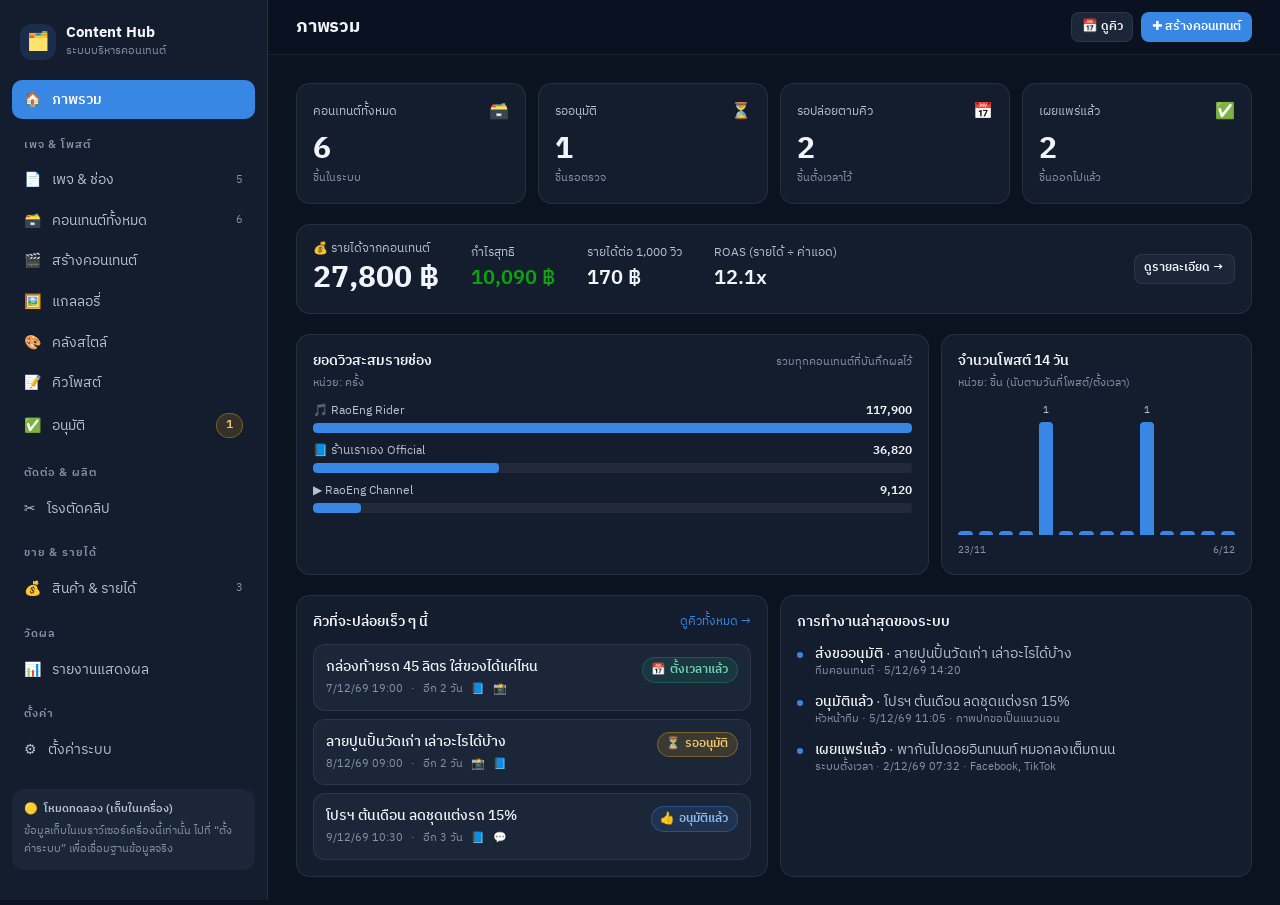
==== commit 438d9b3d: "เพิ่มระบบวัดรายได้: สินค้า ลิงก์ติดตามผล และยอดขายรายคอนเทนต์ เดิมระบบวัดได้แค่ยอดวิวซึ่งไม่ใช่เงิน " ====
--- a/index.html
+++ b/index.html
@@ -40,6 +40,22 @@
     </div>
 
     <div class="card p-5 space-y-3">
+      <button class="btn btn-ghost w-full" @click="doGoogleLogin()" :disabled="authBusy">
+        <svg width="16" height="16" viewBox="0 0 48 48" aria-hidden="true">
+          <path fill="#4285F4" d="M45.1 24.5c0-1.6-.1-3.1-.4-4.5H24v8.5h11.8c-.5 2.7-2 5-4.4 6.6v5.5h7.1c4.1-3.8 6.6-9.4 6.6-16.1z"/>
+          <path fill="#34A853" d="M24 46c5.9 0 10.9-2 14.5-5.4l-7.1-5.5c-2 1.3-4.5 2.1-7.4 2.1-5.7 0-10.5-3.8-12.2-9H4.5v5.7C8.1 41.1 15.4 46 24 46z"/>
+          <path fill="#FBBC05" d="M11.8 28.2c-.4-1.3-.7-2.7-.7-4.2s.3-2.9.7-4.2v-5.7H4.5C2.9 17.3 2 20.5 2 24s.9 6.7 2.5 9.9l7.3-5.7z"/>
+          <path fill="#EA4335" d="M24 10.8c3.2 0 6.1 1.1 8.4 3.3l6.3-6.3C34.9 4.2 29.9 2 24 2 15.4 2 8.1 6.9 4.5 14.1l7.3 5.7c1.7-5.2 6.5-9 12.2-9z"/>
+        </svg>
+        <span>เข้าสู่ระบบด้วย Google</span>
+      </button>
+
+      <div class="flex items-center gap-3">
+        <div class="flex-1 hairline"></div>
+        <span class="text-[10px]" style="color:var(--muted)">หรือใช้อีเมล</span>
+        <div class="flex-1 hairline"></div>
+      </div>
+
       <div class="flex gap-1 p-1 rounded-lg" style="background:var(--surface-2)">
         <button class="flex-1 py-1.5 rounded-md text-xs font-semibold transition"
                 :style="login.mode==='password' ? 'background:var(--accent); color:#fff' : 'color:var(--text-2)'"
@@ -147,6 +163,14 @@
         </template>
       </button>
 
+      <div class="nav-section">ขาย &amp; รายได้</div>
+      <button class="nav-item" :class="view==='money' && 'active'" @click="go('money')">
+        <span>💰</span><span>สินค้า &amp; รายได้</span>
+        <template x-if="db.products.length">
+          <span class="ml-auto text-[11px] num" style="color:var(--muted)" x-text="db.products.length"></span>
+        </template>
+      </button>
+
       <div class="nav-section">วัดผล</div>
       <button class="nav-item" :class="view==='reports' && 'active'" @click="go('reports')">
         <span>📊</span><span>รายงานแสดงผล</span>
@@ -180,7 +204,7 @@
         <h1 class="font-bold text-base lg:text-lg truncate" x-text="{
           dashboard:'ภาพรวม', channels:'เพจ & ช่อง', contents:'คอนเทนต์ทั้งหมด', editor:'สร้าง / แก้ไขคอนเทนต์',
           gallery:'แกลลอรี่', styles:'คลังสไตล์', queue:'คิวโพสต์', approvals:'รออนุมัติ',
-          editjobs:'โรงตัดคลิป', reports:'รายงานแสดงผล', settings:'ตั้งค่าระบบ'}[view]"></h1>
+          editjobs:'โรงตัดคลิป', money:'สินค้า & รายได้', reports:'รายงานแสดงผล', settings:'ตั้งค่าระบบ'}[view]"></h1>
       </div>
       <div class="ml-auto flex items-center gap-2">
         <template x-if="session">
@@ -215,6 +239,28 @@
             <div class="text-[11px] mt-0.5" style="color:var(--muted)" x-text="k.s"></div>
           </div>
         </template>
+      </div>
+
+      <div class="card p-4" x-show="moneyTotals.revenue > 0">
+        <div class="flex flex-wrap items-center gap-x-8 gap-y-3">
+          <div>
+            <div class="text-xs" style="color:var(--text-2)">💰 รายได้จากคอนเทนต์</div>
+            <div class="text-3xl font-bold num mt-1" x-text="fmtBaht(moneyTotals.revenue)"></div>
+          </div>
+          <div>
+            <div class="text-xs" style="color:var(--text-2)">กำไรสุทธิ</div>
+            <div class="text-xl font-semibold num mt-1" style="color:var(--good)" x-text="fmtBaht(moneyTotals.profit)"></div>
+          </div>
+          <div>
+            <div class="text-xs" style="color:var(--text-2)">รายได้ต่อ 1,000 วิว</div>
+            <div class="text-xl font-semibold num mt-1" x-text="fmtBaht(moneyTotals.rpm)"></div>
+          </div>
+          <div x-show="moneyTotals.ads > 0">
+            <div class="text-xs" style="color:var(--text-2)">ROAS (รายได้ ÷ ค่าแอด)</div>
+            <div class="text-xl font-semibold num mt-1" x-text="moneyTotals.roas + 'x'"></div>
+          </div>
+          <button class="btn btn-ghost btn-sm ml-auto" @click="go('money')">ดูรายละเอียด →</button>
+        </div>
       </div>
 
       <div class="grid lg:grid-cols-3 gap-3">
@@ -462,6 +508,11 @@
                 <button class="btn btn-ghost btn-sm" @click="editContent(c)">✏️ แก้ไข</button>
                 <button class="btn btn-ghost btn-sm" @click="duplicateContent(c)">📑 ทำสำเนา</button>
                 <button class="btn btn-ghost btn-sm" @click="newJob(c)">✂️ สั่งตัดคลิป</button>
+                <template x-if="canPublishApi && c.status !== 'published'">
+                  <button class="btn btn-ghost btn-sm" @click="publishViaApi(c)" :disabled="publishing===c.id">
+                    <span x-text="publishing===c.id ? 'กำลังโพสต์…' : '🚀 โพสต์จริง'"></span>
+                  </button>
+                </template>
                 <button class="btn btn-danger btn-sm" @click="deleteContent(c)">🗑️ ลบ</button>
               </div>
             </div>
@@ -607,6 +658,69 @@
             </p>
           </div>
 
+          <div class="card p-4 space-y-3">
+            <div class="flex items-center justify-between">
+              <h3 class="font-semibold text-sm">💰 สินค้าที่โพสต์นี้ขาย</h3>
+              <button class="text-xs" style="color:var(--accent)" @click="go('money')">จัดการสินค้า →</button>
+            </div>
+
+            <template x-if="!db.products.length">
+              <p class="text-[11px]" style="color:var(--muted)">
+                ยังไม่มีสินค้าในระบบ — เพิ่มที่หน้า “สินค้า &amp; รายได้” ก่อน แล้วจะผูกกับโพสต์ได้
+              </p>
+            </template>
+
+            <div class="space-y-1.5 max-h-40 overflow-y-auto pr-1">
+              <template x-for="p in db.products" :key="p.id">
+                <label class="flex items-center gap-2 text-sm card-2 px-2.5 py-1.5 cursor-pointer">
+                  <input type="checkbox" class="w-4 h-4 accent-blue-500"
+                         :checked="(editor.product_ids||[]).includes(p.id)"
+                         @change="toggleIn(editor.product_ids, p.id)">
+                  <span class="truncate flex-1" x-text="p.name"></span>
+                  <span class="text-[11px] num" style="color:var(--muted)" x-text="fmtBaht(p.price)"></span>
+                </label>
+              </template>
+            </div>
+
+            <div class="hairline pt-3">
+              <div class="flex items-center justify-between mb-1.5">
+                <h4 class="text-xs font-semibold">🔗 ลิงก์ติดตามผล</h4>
+                <span class="text-[10px]" style="color:var(--muted)">แยกตามช่อง</span>
+              </div>
+              <p class="text-[11px] mb-2" style="color:var(--muted)">
+                แปะลิงก์นี้ในโพสต์แทนลิงก์ตรง จะได้รู้ว่ายอดคลิกและยอดขายมาจากช่องไหน
+              </p>
+
+              <template x-if="editor.id">
+                <div class="space-y-2">
+                  <template x-for="l in linksOf(editor.id)" :key="l.id">
+                    <div class="card-2 p-2">
+                      <div class="flex items-center gap-2 text-[11px]">
+                        <span class="truncate flex-1" style="color:var(--text-2)" x-text="l.label || 'ลิงก์'"></span>
+                        <span class="num font-semibold" x-text="clicksOf(l.id) + ' คลิก'"></span>
+                      </div>
+                      <div class="flex items-center gap-1 mt-1">
+                        <input class="field text-[11px] py-1" readonly :value="fullLink(l.code)">
+                        <button class="btn btn-ghost btn-sm" @click="copyText(fullLink(l.code), 'คัดลอกลิงก์แล้ว')">คัดลอก</button>
+                        <button class="btn btn-danger btn-sm" @click="deleteLink(l)">✕</button>
+                      </div>
+                    </div>
+                  </template>
+
+                  <input class="field text-xs" x-model="linkTarget"
+                         placeholder="ปลายทาง (เว้นว่างได้ถ้าเลือกสินค้าที่มีลิงก์แล้ว)">
+                  <button class="btn btn-ghost w-full btn-sm" @click="makeLinks(contentById(editor.id) || editor)">
+                    ✚ สร้างลิงก์ให้ทุกช่องที่เลือกไว้
+                  </button>
+                </div>
+              </template>
+
+              <p x-show="!editor.id" class="text-[11px]" style="color:var(--warning)">
+                บันทึกคอนเทนต์ก่อน แล้วปุ่มสร้างลิงก์จะใช้งานได้
+              </p>
+            </div>
+          </div>
+
           <div class="card p-4" x-show="editorStyle">
             <h3 class="font-semibold text-sm mb-2">
               <span x-text="editorStyle?.emoji"></span> แนวทางของสไตล์นี้
@@ -791,7 +905,13 @@
               <input type="datetime-local" class="field w-auto text-xs"
                      :value="toLocalInput(c.scheduled_at)"
                      @change="reschedule(c, $event.target.value)">
-              <button class="btn btn-ghost btn-sm" @click="setStatus(c,'published')">✅ ปล่อยเลย</button>
+              <template x-if="canPublishApi">
+                <button class="btn btn-primary btn-sm" @click="publishViaApi(c)" :disabled="publishing===c.id">
+                  <span x-text="publishing===c.id ? 'กำลังโพสต์…' : '🚀 โพสต์จริงเลย'"></span>
+                </button>
+              </template>
+              <button class="btn btn-ghost btn-sm" @click="setStatus(c,'published')"
+                      :title="canPublishApi ? 'ทำเครื่องหมายว่าโพสต์แล้ว (ไม่ยิง API)' : ''">✅ ปล่อยเลย</button>
               <button class="btn btn-ghost btn-sm" @click="editContent(c)">แก้ไข</button>
             </div>
           </template>
@@ -859,15 +979,32 @@
       <div class="card p-4">
         <h2 class="font-semibold text-sm mb-1">✂️ โรงตัดคลิป — ใบสั่งงานตัดต่อ</h2>
         <p class="text-xs leading-relaxed" style="color:var(--text-2)">
-          หน้านี้คือ “ใบสั่งงาน” ไม่ใช่ตัวตัดต่อเอง — เว็บบันทึกโจทย์ไว้ แล้วสร้างคำสั่งพร้อมคัดลอก
-          ไปวางให้ agent ที่เครื่องคุณ (ii23 edit kit) เป็นคนตัดจริง
-          เพราะงานตัดคลิปต้องใช้ ffmpeg / CapCut / ไฟล์วิดีโอในเครื่อง ซึ่งรันบนโฮสต์เว็บไม่ได้
+          งานตัดคลิปต้องใช้ ffmpeg / CapCut / ไฟล์วิดีโอในเครื่อง ซึ่งรันบนโฮสต์เว็บไม่ได้
+          เว็บจึงทำหน้าที่ออก “ใบสั่งงาน” แล้วให้เครื่องคุณเป็นโรงตัด ใช้ได้ 2 แบบ:
         </p>
-      </div>
-
-      <div class="flex items-center justify-between">
+        <div class="grid sm:grid-cols-2 gap-2 mt-3">
+          <div class="card-2 p-3">
+            <div class="text-xs font-semibold mb-1">📋 แบบคัดลอกเอง</div>
+            <p class="text-[11px]" style="color:var(--text-2)">
+              กด “สร้างคำสั่งสำหรับ agent” แล้วคัดลอกไปวางในหน้าต่าง agent ที่เครื่องคุณ — ใช้ได้ทันที ไม่ต้องตั้งอะไร
+            </p>
+          </div>
+          <div class="card-2 p-3">
+            <div class="text-xs font-semibold mb-1">🤖 แบบอัตโนมัติ</div>
+            <p class="text-[11px]" style="color:var(--text-2)">
+              เปิด <code>worker/edit_worker.py</code> ค้างไว้บนเครื่อง มันจะรับงานไปตัดเอง
+              อัปไฟล์กลับเข้าระบบ แล้วเปลี่ยนสถานะให้ — ดูวิธีตั้งที่ <code>worker/README.md</code>
+            </p>
+          </div>
+        </div>
+      </div>
+
+      <div class="flex items-center justify-between gap-2">
         <p class="text-sm" style="color:var(--text-2)">งานตัดต่อทั้งหมด</p>
-        <button class="btn btn-primary btn-sm" @click="newJob()">✚ เปิดใบสั่งงาน</button>
+        <div class="flex gap-2">
+          <button class="btn btn-ghost btn-sm" @click="refreshJobs()">🔄 อัปเดตสถานะ</button>
+          <button class="btn btn-primary btn-sm" @click="newJob()">✚ เปิดใบสั่งงาน</button>
+        </div>
       </div>
 
       <template x-if="jobForm">
@@ -950,9 +1087,12 @@
             <div class="flex flex-wrap items-start gap-3">
               <div class="min-w-0 flex-1">
                 <div class="flex items-center gap-2 flex-wrap">
-                  <span class="badge badge-approved" x-text="j.status"></span>
+                  <span class="badge" :class="jobBadge(j.status)" x-text="j.status"></span>
                   <span class="text-[11px] num" style="color:var(--muted)"
                         x-text="`${j.aspect} · ~${j.target_sec} วิ`"></span>
+                  <template x-if="j.worker">
+                    <span class="text-[11px]" style="color:var(--muted)" x-text="'🖥️ ' + j.worker"></span>
+                  </template>
                 </div>
                 <h3 class="font-semibold mt-1.5 text-sm" x-text="j.title"></h3>
                 <p class="text-[11px] mt-1 truncate" style="color:var(--muted)" x-text="j.source || 'ยังไม่ระบุไฟล์ต้นทาง'"></p>
@@ -963,17 +1103,254 @@
                   <span class="card-2 px-2 py-0.5 rounded" x-show="j.bgm">🎵 เพลง</span>
                   <span class="card-2 px-2 py-0.5 rounded" x-show="j.sfx">🔊 SFX</span>
                 </div>
+
+                <template x-if="j.result_url">
+                  <div class="mt-3">
+                    <video :src="j.result_url" controls preload="metadata"
+                           class="w-full max-w-xs rounded-lg" style="background:#000"></video>
+                    <div class="flex flex-wrap gap-2 mt-2">
+                      <button class="btn btn-primary btn-sm" @click="attachResult(j)"
+                              x-show="j.content_id">📎 แนบเข้าคอนเทนต์</button>
+                      <a class="btn btn-ghost btn-sm" :href="j.result_url" target="_blank" rel="noopener">เปิดไฟล์</a>
+                      <button class="btn btn-ghost btn-sm" @click="copyText(j.result_url, 'คัดลอกลิงก์แล้ว')">คัดลอกลิงก์</button>
+                    </div>
+                  </div>
+                </template>
+
+                <template x-if="j.error">
+                  <div class="mt-2 p-2.5 rounded-lg text-[11px] whitespace-pre-line"
+                       style="background:rgba(208,59,59,.1); border:1px solid rgba(208,59,59,.3); color:#f0a3a3">
+                    <span class="font-semibold">ตัดไม่สำเร็จ:</span>
+                    <span x-text="j.error"></span>
+                  </div>
+                </template>
               </div>
               <div class="flex flex-col gap-1.5 shrink-0">
                 <button class="btn btn-ghost btn-sm" @click="editJob(j)">เปิดดู / คัดลอกคำสั่ง</button>
                 <select class="field text-xs" :value="j.status" @change="setJobStatus(j, $event.target.value)">
-                  <option>รอเริ่มงาน</option><option>กำลังตัด</option><option>รอตรวจ</option><option>เสร็จแล้ว</option>
+                  <option>รอเริ่มงาน</option><option>กำลังตัด</option><option>รอตรวจ</option>
+                  <option>เสร็จแล้ว</option><option>ตัดไม่สำเร็จ</option>
                 </select>
                 <button class="btn btn-danger btn-sm" @click="deleteJob(j)">ลบ</button>
               </div>
             </div>
           </div>
         </template>
+      </div>
+    </section>
+
+    <!-- ==================== สินค้า & รายได้ ==================== -->
+    <section x-show="view==='money'" class="space-y-5">
+
+      <div class="grid grid-cols-2 lg:grid-cols-4 gap-3">
+        <template x-for="k in [
+          {t:'รายได้รวม', v:fmtBaht(moneyTotals.revenue), s:'จากคอนเทนต์ทั้งหมด', i:'💰'},
+          {t:'กำไรสุทธิ', v:fmtBaht(moneyTotals.profit), s:'หักต้นทุนและค่าแอดแล้ว', i:'📈'},
+          {t:'จำนวนออร์เดอร์', v:fmtNum(moneyTotals.orders), s:'รายการที่บันทึกไว้', i:'🧾'},
+          {t:'รายได้ต่อ 1,000 วิว', v:fmtBaht(moneyTotals.rpm), s:'ยิ่งสูง คอนเทนต์ยิ่งคุ้ม', i:'🎯'}]" :key="k.t">
+          <div class="card p-4">
+            <div class="flex items-center justify-between">
+              <span class="text-xs" style="color:var(--text-2)" x-text="k.t"></span>
+              <span x-text="k.i"></span>
+            </div>
+            <div class="text-2xl font-bold mt-2 num" x-text="k.v"></div>
+            <div class="text-[11px] mt-0.5" style="color:var(--muted)" x-text="k.s"></div>
+          </div>
+        </template>
+      </div>
+
+      <!-- ---------- สินค้า ---------- -->
+      <div class="space-y-3">
+        <div class="flex items-center justify-between">
+          <div>
+            <h2 class="font-semibold text-sm">สินค้าที่ขาย</h2>
+            <p class="text-[11px]" style="color:var(--muted)">ใส่ลิงก์หน้าสินค้าไว้ ระบบจะเอาไปสร้างลิงก์ติดตามผลให้เอง</p>
+          </div>
+          <button class="btn btn-primary btn-sm" @click="newProduct()">✚ เพิ่มสินค้า</button>
+        </div>
+
+        <template x-if="productForm">
+        <div class="card p-4 space-y-3">
+          <div class="grid md:grid-cols-2 gap-3">
+            <div class="md:col-span-2"><label class="label">ชื่อสินค้า</label>
+              <input class="field" x-model="productForm.name" placeholder="เช่น กล่องท้ายรถ 45 ลิตร"></div>
+            <div><label class="label">รหัสสินค้า (SKU)</label><input class="field" x-model="productForm.sku"></div>
+            <div><label class="label">ลิงก์หน้าสินค้า</label>
+              <input class="field" x-model="productForm.url" placeholder="https://…"></div>
+            <div><label class="label">ราคาขาย (บาท)</label>
+              <input type="number" class="field num" x-model="productForm.price"></div>
+            <div><label class="label">ต้นทุน (บาท)</label>
+              <input type="number" class="field num" x-model="productForm.cost"></div>
+            <div class="md:col-span-2"><label class="label">โน้ต</label><input class="field" x-model="productForm.note"></div>
+          </div>
+          <div class="text-xs" style="color:var(--text-2)"
+               x-text="`กำไรต่อชิ้น ${fmtBaht(margin(productForm).baht)} (${margin(productForm).pct}%)`"></div>
+          <label class="flex items-center gap-2 text-sm">
+            <input type="checkbox" class="w-4 h-4 accent-blue-500" x-model="productForm.active">
+            <span>ยังขายอยู่</span>
+          </label>
+          <div class="flex gap-2">
+            <button class="btn btn-primary" @click="saveProduct()">บันทึก</button>
+            <button class="btn btn-ghost" @click="productForm=null">ยกเลิก</button>
+          </div>
+        </div>
+        </template>
+
+        <template x-if="!db.products.length">
+          <div class="card p-8 text-center" style="color:var(--muted)">
+            <div class="text-3xl mb-2">💰</div>
+            <p class="text-sm">ยังไม่มีสินค้า — เพิ่มสินค้าก่อน แล้วค่อยผูกกับคอนเทนต์</p>
+          </div>
+        </template>
+
+        <div class="grid md:grid-cols-2 xl:grid-cols-3 gap-3">
+          <template x-for="p in db.products" :key="p.id">
+            <div class="card p-4">
+              <div class="flex items-start gap-2">
+                <div class="min-w-0 flex-1">
+                  <h3 class="font-semibold text-sm truncate" x-text="p.name"></h3>
+                  <p class="text-[11px]" style="color:var(--muted)" x-text="p.sku || '—'"></p>
+                </div>
+                <span class="badge shrink-0" :class="p.active ? 'badge-published' : 'badge-draft'">
+                  <span x-text="p.active ? '✅' : '⏸️'"></span>
+                  <span x-text="p.active ? 'ขายอยู่' : 'พัก'"></span>
+                </span>
+              </div>
+              <div class="flex items-baseline gap-2 mt-2">
+                <span class="text-xl font-bold num" x-text="fmtBaht(p.price)"></span>
+                <span class="text-[11px] num" style="color:var(--good)"
+                      x-text="`กำไร ${fmtBaht(margin(p).baht)} (${margin(p).pct}%)`"></span>
+              </div>
+              <div class="flex gap-2 mt-3">
+                <button class="btn btn-ghost btn-sm" @click="editProduct(p)">แก้ไข</button>
+                <a x-show="p.url" class="btn btn-ghost btn-sm" :href="p.url" target="_blank" rel="noopener">เปิดหน้าสินค้า</a>
+                <button class="btn btn-danger btn-sm ml-auto" @click="deleteProduct(p)">ลบ</button>
+              </div>
+            </div>
+          </template>
+        </div>
+      </div>
+
+      <!-- ---------- ยอดขาย ---------- -->
+      <div class="card p-4">
+        <div class="flex items-center justify-between mb-3">
+          <div>
+            <h2 class="font-semibold text-sm">ยอดขายที่เกิดจากคอนเทนต์</h2>
+            <p class="text-[11px]" style="color:var(--muted)">บันทึกทุกครั้งที่ปิดการขายได้ แล้วระบบจะบอกเองว่าโพสต์ไหนทำเงิน</p>
+          </div>
+          <button class="btn btn-primary btn-sm" @click="newSale()">✚ บันทึกยอดขาย</button>
+        </div>
+
+        <template x-if="saleForm">
+        <div class="card-2 p-3 mb-3 grid md:grid-cols-3 gap-2">
+          <div class="md:col-span-2"><label class="label">มาจากคอนเทนต์</label>
+            <select class="field" x-model="saleForm.content_id">
+              <template x-for="c in db.contents" :key="c.id"><option :value="c.id" x-text="c.title"></option></template>
+            </select></div>
+          <div><label class="label">ช่อง</label>
+            <select class="field" x-model="saleForm.channel_id">
+              <option value="">— ไม่ระบุ —</option>
+              <template x-for="c in db.channels" :key="c.id"><option :value="c.id" x-text="c.name"></option></template>
+            </select></div>
+          <div><label class="label">สินค้า</label>
+            <select class="field" x-model="saleForm.product_id" @change="fillSaleAmounts()">
+              <option value="">— ไม่ระบุ —</option>
+              <template x-for="p in db.products" :key="p.id"><option :value="p.id" x-text="p.name"></option></template>
+            </select></div>
+          <div><label class="label">จำนวน</label>
+            <input type="number" class="field num" x-model="saleForm.qty" @change="fillSaleAmounts()"></div>
+          <div><label class="label">ยอดขาย (บาท)</label>
+            <input type="number" class="field num" x-model="saleForm.amount"></div>
+          <div><label class="label">ต้นทุนรวม (บาท)</label>
+            <input type="number" class="field num" x-model="saleForm.cost_amount"></div>
+          <div><label class="label">ค่าแอดที่ลงไป (บาท)</label>
+            <input type="number" class="field num" x-model="saleForm.ad_spend"></div>
+          <div class="md:col-span-3 flex items-end gap-2">
+            <button class="btn btn-primary" @click="saveSale()">บันทึก</button>
+            <button class="btn btn-ghost" @click="saleForm=null">ยกเลิก</button>
+          </div>
+        </div>
+        </template>
+
+        <template x-if="!db.sales.length">
+          <p class="text-sm py-6 text-center" style="color:var(--muted)">ยังไม่มียอดขายที่บันทึกไว้</p>
+        </template>
+
+        <div x-show="db.sales.length" class="overflow-x-auto">
+          <table class="w-full text-sm">
+            <thead>
+              <tr class="text-xs" style="color:var(--muted)">
+                <th class="text-left font-medium py-2">วันที่</th>
+                <th class="text-left font-medium py-2">คอนเทนต์ / สินค้า</th>
+                <th class="text-right font-medium py-2">ยอดขาย</th>
+                <th class="text-right font-medium py-2">กำไร</th>
+                <th class="py-2"></th>
+              </tr>
+            </thead>
+            <tbody>
+              <template x-for="s in [...db.sales].sort((a,b)=>new Date(b.sold_at)-new Date(a.sold_at))" :key="s.id">
+                <tr class="hairline">
+                  <td class="py-2 text-[11px] num" style="color:var(--muted)" x-text="fmtDate(s.sold_at, false)"></td>
+                  <td class="py-2 pr-3">
+                    <div class="truncate max-w-[280px]" x-text="contentById(s.content_id)?.title || '—'"></div>
+                    <div class="text-[11px]" style="color:var(--muted)"
+                         x-text="(productById(s.product_id)?.name || 'ไม่ระบุสินค้า') + ' × ' + s.qty"></div>
+                  </td>
+                  <td class="py-2 text-right num" x-text="fmtBaht(s.amount)"></td>
+                  <td class="py-2 text-right num" style="color:var(--good)"
+                      x-text="fmtBaht((Number(s.amount)||0)-(Number(s.cost_amount)||0)-(Number(s.ad_spend)||0))"></td>
+                  <td class="py-2 text-right">
+                    <button class="btn btn-danger btn-sm" @click="deleteSale(s)">ลบ</button>
+                  </td>
+                </tr>
+              </template>
+            </tbody>
+          </table>
+        </div>
+      </div>
+
+      <!-- ---------- อันดับ ---------- -->
+      <div class="grid lg:grid-cols-2 gap-3">
+        <div class="card p-4">
+          <h2 class="font-semibold text-sm mb-1">คอนเทนต์ที่ทำเงินที่สุด</h2>
+          <p class="text-[11px] mb-3" style="color:var(--muted)">หน่วย: บาท</p>
+          <template x-if="!revenueRanking.length">
+            <p class="text-sm py-4 text-center" style="color:var(--muted)">ยังไม่มีข้อมูล</p>
+          </template>
+          <div class="space-y-2.5">
+            <template x-for="r in revenueRanking.slice(0,8)" :key="r.content.id">
+              <div class="bar-row">
+                <div class="flex items-center justify-between text-xs mb-1">
+                  <span class="truncate pr-3" style="color:var(--text-2)" x-text="r.content.title"></span>
+                  <span class="num font-semibold" x-text="fmtBaht(r.revenue)"></span>
+                </div>
+                <div class="bar-track"><div class="bar-fill" :style="`width:${r.pct}%`"></div></div>
+                <div class="text-[10px] mt-1 num" style="color:var(--muted)"
+                     x-text="`${fmtNum(r.clicks)} คลิก · ${r.orders} ออร์เดอร์ · ${fmtBaht(r.rpm)}/1,000 วิว`"></div>
+              </div>
+            </template>
+          </div>
+        </div>
+
+        <div class="card p-4">
+          <h2 class="font-semibold text-sm mb-1">สินค้าขายดี</h2>
+          <p class="text-[11px] mb-3" style="color:var(--muted)">หน่วย: บาท</p>
+          <template x-if="!productRanking.length">
+            <p class="text-sm py-4 text-center" style="color:var(--muted)">ยังไม่มีข้อมูล</p>
+          </template>
+          <div class="space-y-2.5">
+            <template x-for="r in productRanking" :key="r.product.id">
+              <div class="bar-row">
+                <div class="flex items-center justify-between text-xs mb-1">
+                  <span class="truncate pr-3" style="color:var(--text-2)" x-text="r.product.name"></span>
+                  <span class="num font-semibold" x-text="fmtBaht(r.revenue)"></span>
+                </div>
+                <div class="bar-track"><div class="bar-fill" :style="`width:${r.pct}%`"></div></div>
+                <div class="text-[10px] mt-1 num" style="color:var(--muted)" x-text="`ขายได้ ${r.qty} ชิ้น`"></div>
+              </div>
+            </template>
+          </div>
+        </div>
       </div>
     </section>
 
@@ -1008,6 +1385,24 @@
                     <span x-text="platform(r.platform).icon"></span><span x-text="r.name"></span>
                   </span>
                   <span class="num font-semibold" x-text="fmtNum(r.views)"></span>
+                </div>
+                <div class="bar-track"><div class="bar-fill" :style="`width:${r.pct}%`"></div></div>
+              </div>
+            </template>
+          </div>
+        </div>
+
+        <div class="card p-4" x-show="revenueByPillar.length">
+          <h2 class="font-semibold text-sm mb-1">รายได้ตามประเภทคอนเทนต์</h2>
+          <p class="text-[11px] mb-3" style="color:var(--muted)">
+            หน่วย: บาท — ตัวเลขนี้สำคัญกว่ายอดวิว เพราะบอกว่าควรลงแรงกับคอนเทนต์แบบไหนต่อ
+          </p>
+          <div class="space-y-2.5">
+            <template x-for="r in revenueByPillar" :key="r.name">
+              <div class="bar-row">
+                <div class="flex items-center justify-between text-xs mb-1">
+                  <span class="truncate pr-3" style="color:var(--text-2)" x-text="r.name"></span>
+                  <span class="num font-semibold" x-text="fmtBaht(r.revenue)"></span>
                 </div>
                 <div class="bar-track"><div class="bar-fill" :style="`width:${r.pct}%`"></div></div>
               </div>
@@ -1075,6 +1470,8 @@
                 <th class="text-right font-medium py-2">ยอดวิว</th>
                 <th class="text-right font-medium py-2">ปฏิสัมพันธ์</th>
                 <th class="text-right font-medium py-2">อัตรา</th>
+                <th class="text-right font-medium py-2">คลิก</th>
+                <th class="text-right font-medium py-2">รายได้</th>
               </tr>
             </thead>
             <tbody>
@@ -1087,6 +1484,8 @@
                   <td class="py-2 text-right num" x-text="fmtNum(r.views)"></td>
                   <td class="py-2 text-right num" x-text="fmtNum(r.engage)"></td>
                   <td class="py-2 text-right num" x-text="r.rate + '%'"></td>
+                  <td class="py-2 text-right num" x-text="fmtNum(money(r.content.id).clicks)"></td>
+                  <td class="py-2 text-right num font-semibold" x-text="fmtBaht(money(r.content.id).revenue)"></td>
                 </tr>
               </template>
             </tbody>
@@ -1124,6 +1523,8 @@
             <p>เพิ่มผู้ใช้ที่ Supabase Dashboard → Authentication → Users → Add user</p>
             <p style="color:var(--warning)">แนะนำให้ปิด “Allow new users to sign up” ใน Authentication → Sign In / Providers
               เพื่อไม่ให้คนนอกสมัครเองแล้วเห็นข้อมูลทีม</p>
+            <p>เข้าสู่ระบบด้วย Google: เปิด provider Google ใน Authentication → Sign In / Providers
+              แล้วใส่ Client ID/Secret จาก Google Cloud Console (ขั้นตอนละเอียดอยู่ใน <code>docs/META-API.md</code>)</p>
           </div>
         </div>
         <div class="flex gap-2">
@@ -1147,9 +1548,13 @@
           <li>• <b>YouTube</b> — Data API v3 (upload) ใช้ OAuth ของเจ้าของช่อง</li>
           <li>• <b>LINE OA</b> — Messaging API broadcast ใช้ channel access token</li>
         </ul>
-        <p class="text-[11px]" style="color:var(--muted)">
-          ดูขั้นตอนที่ต้องทำต่อได้ในไฟล์ <code>docs/ROADMAP.md</code> ของโปรเจกต์นี้
-        </p>
+        <div class="card-2 p-3 text-[11px] space-y-1.5" style="color:var(--text-2)">
+          <div class="font-semibold" style="color:var(--good)">✅ โค้ดฝั่งเซิร์ฟเวอร์เขียนไว้ให้แล้ว</div>
+          <p><code>supabase/functions/publish-post</code> — ยิง Graph API ให้ทั้ง Facebook / Instagram / LINE
+            โดยเก็บโทเคนไว้ฝั่งเซิร์ฟเวอร์ หน้าเว็บไม่เคยเห็นโทเคนเลย</p>
+          <p>เมื่อ deploy ฟังก์ชันและผูกโทเคนแล้ว ปุ่ม “🚀 โพสต์จริง” จะโผล่ในหน้าคิวโพสต์และรายการคอนเทนต์</p>
+          <p>ขั้นตอนทั้งหมด (รวมทางลัดไม่ต้องรอ App Review) อยู่ในไฟล์ <code>docs/META-API.md</code></p>
+        </div>
       </div>
 
       <div class="card p-4 space-y-3">
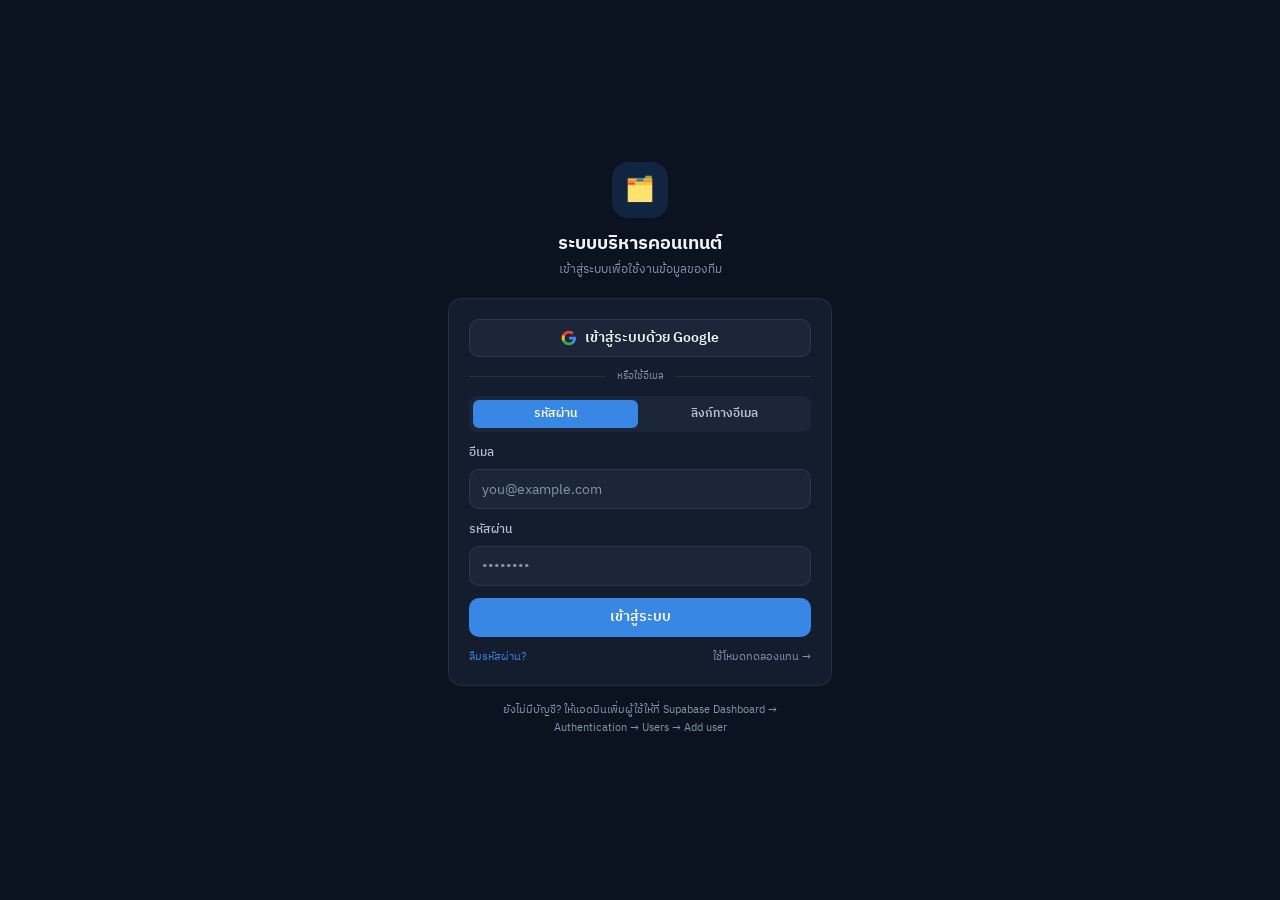
==== commit 5dc535a0: "ปรับระบบรายได้ให้รองรับสาย affiliate และของที่ขายเอง เดิมคิดจากมุมคนขายของตัวเองอย่างเดียว (ราคา-ต้น" ====
--- a/index.html
+++ b/index.html
@@ -244,12 +244,17 @@
       <div class="card p-4" x-show="moneyTotals.revenue > 0">
         <div class="flex flex-wrap items-center gap-x-8 gap-y-3">
           <div>
-            <div class="text-xs" style="color:var(--text-2)">💰 รายได้จากคอนเทนต์</div>
+            <div class="text-xs" style="color:var(--text-2)">💰 รายได้ยืนยันแล้ว</div>
             <div class="text-3xl font-bold num mt-1" x-text="fmtBaht(moneyTotals.revenue)"></div>
           </div>
           <div>
-            <div class="text-xs" style="color:var(--text-2)">กำไรสุทธิ</div>
-            <div class="text-xl font-semibold num mt-1" style="color:var(--good)" x-text="fmtBaht(moneyTotals.profit)"></div>
+            <div class="text-xs" style="color:var(--text-2)">รอยืนยัน</div>
+            <div class="text-xl font-semibold num mt-1" style="color:var(--warning)"
+                 x-text="fmtBaht(moneyTotals.pendingRevenue)"></div>
+          </div>
+          <div>
+            <div class="text-xs" style="color:var(--text-2)">EPC ต่อคลิก</div>
+            <div class="text-xl font-semibold num mt-1" x-text="fmtBaht(moneyTotals.epc)"></div>
           </div>
           <div>
             <div class="text-xs" style="color:var(--text-2)">รายได้ต่อ 1,000 วิว</div>
@@ -1143,52 +1148,176 @@
     <section x-show="view==='money'" class="space-y-5">
 
       <div class="grid grid-cols-2 lg:grid-cols-4 gap-3">
-        <template x-for="k in [
-          {t:'รายได้รวม', v:fmtBaht(moneyTotals.revenue), s:'จากคอนเทนต์ทั้งหมด', i:'💰'},
-          {t:'กำไรสุทธิ', v:fmtBaht(moneyTotals.profit), s:'หักต้นทุนและค่าแอดแล้ว', i:'📈'},
-          {t:'จำนวนออร์เดอร์', v:fmtNum(moneyTotals.orders), s:'รายการที่บันทึกไว้', i:'🧾'},
-          {t:'รายได้ต่อ 1,000 วิว', v:fmtBaht(moneyTotals.rpm), s:'ยิ่งสูง คอนเทนต์ยิ่งคุ้ม', i:'🎯'}]" :key="k.t">
-          <div class="card p-4">
-            <div class="flex items-center justify-between">
-              <span class="text-xs" style="color:var(--text-2)" x-text="k.t"></span>
-              <span x-text="k.i"></span>
-            </div>
-            <div class="text-2xl font-bold mt-2 num" x-text="k.v"></div>
-            <div class="text-[11px] mt-0.5" style="color:var(--muted)" x-text="k.s"></div>
-          </div>
-        </template>
+        <div class="card p-4">
+          <div class="flex items-center justify-between">
+            <span class="text-xs" style="color:var(--text-2)">รายได้ยืนยันแล้ว</span><span>💰</span>
+          </div>
+          <div class="text-2xl font-bold mt-2 num" x-text="fmtBaht(moneyTotals.revenue)"></div>
+          <div class="text-[11px] mt-0.5" style="color:var(--muted)"
+               x-text="`${moneyTotals.orders} ออร์เดอร์ที่ยืนยันแล้ว`"></div>
+        </div>
+
+        <div class="card p-4">
+          <div class="flex items-center justify-between">
+            <span class="text-xs" style="color:var(--text-2)">รอยืนยัน</span><span>⏳</span>
+          </div>
+          <div class="text-2xl font-bold mt-2 num" style="color:var(--warning)"
+               x-text="fmtBaht(moneyTotals.pendingRevenue)"></div>
+          <div class="text-[11px] mt-0.5" style="color:var(--muted)"
+               x-text="`${moneyTotals.pendingOrders} ออร์เดอร์ — ยังถูกยกเลิกได้`"></div>
+        </div>
+
+        <div class="card p-4">
+          <div class="flex items-center justify-between">
+            <span class="text-xs" style="color:var(--text-2)">EPC (รายได้ต่อคลิก)</span><span>🎯</span>
+          </div>
+          <div class="text-2xl font-bold mt-2 num" x-text="fmtBaht(moneyTotals.epc)"></div>
+          <div class="text-[11px] mt-0.5" style="color:var(--muted)"
+               x-text="`จาก ${fmtNum(moneyTotals.clicks)} คลิก`"></div>
+        </div>
+
+        <div class="card p-4">
+          <div class="flex items-center justify-between">
+            <span class="text-xs" style="color:var(--text-2)">กำไรหลังหักค่าแอด</span><span>📈</span>
+          </div>
+          <div class="text-2xl font-bold mt-2 num"
+               :style="moneyTotals.profit >= 0 ? 'color:var(--good)' : 'color:var(--critical)'"
+               x-text="fmtBaht(moneyTotals.profit)"></div>
+          <div class="text-[11px] mt-0.5" style="color:var(--muted)"
+               x-text="moneyTotals.ads > 0 ? `ค่าแอด ${fmtBaht(moneyTotals.ads)} · ROAS ${moneyTotals.roas}x` : 'ยังไม่มีค่าแอด'"></div>
+        </div>
+      </div>
+
+      <!-- ---------- Link-in-bio ---------- -->
+      <div class="card p-4">
+        <div class="flex flex-wrap items-start justify-between gap-3">
+          <div class="min-w-0">
+            <h2 class="font-semibold text-sm">🔗 หน้ารวมลิงก์ (Link-in-bio)</h2>
+            <p class="text-[11px] mt-1 leading-relaxed" style="color:var(--text-2)">
+              Facebook กดลิงก์ในโพสต์ทีเดียวได้ลำบาก — เอาลิงก์นี้ไปใส่ใน bio แล้วรวมสินค้าไว้หน้าเดียว
+              ระบบจะนับให้ด้วยว่าคนกดตัวไหนมากที่สุด ซึ่ง Shopee ไม่เคยบอกคุณ
+            </p>
+          </div>
+          <button class="btn btn-primary btn-sm shrink-0" @click="buildBioLinks()">⚡ เตรียมลิงก์หน้า bio</button>
+        </div>
+
+        <div class="flex items-center gap-1.5 mt-3">
+          <input class="field text-xs" readonly :value="bioUrl">
+          <button class="btn btn-ghost btn-sm" @click="copyText(bioUrl, 'คัดลอกลิงก์หน้า bio แล้ว')">คัดลอก</button>
+          <a class="btn btn-ghost btn-sm" :href="bioUrl" target="_blank" rel="noopener">เปิดดู</a>
+        </div>
+
+        <div class="flex flex-wrap gap-2 mt-3">
+          <template x-for="p in bioProducts" :key="p.id">
+            <span class="card-2 px-2 py-1 rounded text-[11px] flex items-center gap-1.5">
+              <span x-text="bioLink(p) ? '✅' : '⚠️'"></span>
+              <span x-text="p.name"></span>
+              <template x-if="bioLink(p)">
+                <span class="num font-semibold" x-text="clicksOf(bioLink(p).id) + ' คลิก'"></span>
+              </template>
+            </span>
+          </template>
+          <span x-show="!bioProducts.length" class="text-[11px]" style="color:var(--muted)">
+            ยังไม่มีสินค้าที่ติ๊กให้โชว์ในหน้า bio
+          </span>
+        </div>
       </div>
 
       <!-- ---------- สินค้า ---------- -->
       <div class="space-y-3">
         <div class="flex items-center justify-between">
           <div>
-            <h2 class="font-semibold text-sm">สินค้าที่ขาย</h2>
-            <p class="text-[11px]" style="color:var(--muted)">ใส่ลิงก์หน้าสินค้าไว้ ระบบจะเอาไปสร้างลิงก์ติดตามผลให้เอง</p>
+            <h2 class="font-semibold text-sm">สินค้าที่ทำเงินให้เรา</h2>
+            <p class="text-[11px]" style="color:var(--muted)">
+              ใส่ลิงก์ affiliate ไว้ ระบบจะห่อเป็นลิงก์ติดตามผลให้เอง
+            </p>
           </div>
           <button class="btn btn-primary btn-sm" @click="newProduct()">✚ เพิ่มสินค้า</button>
         </div>
 
         <template x-if="productForm">
         <div class="card p-4 space-y-3">
+          <div>
+            <label class="label">รูปแบบรายได้</label>
+            <div class="flex gap-2">
+              <template x-for="t in cfg.productTypes" :key="t.id">
+                <button class="flex-1 card-2 p-2.5 text-left transition"
+                        :style="productForm.product_type===t.id ? 'border-color:var(--accent); background:var(--accent-soft)' : ''"
+                        @click="productForm.product_type=t.id">
+                  <div class="text-sm font-semibold"><span x-text="t.icon"></span> <span x-text="t.name"></span></div>
+                  <div class="text-[10px] mt-0.5" style="color:var(--muted)" x-text="t.hint"></div>
+                </button>
+              </template>
+            </div>
+          </div>
+
           <div class="grid md:grid-cols-2 gap-3">
             <div class="md:col-span-2"><label class="label">ชื่อสินค้า</label>
-              <input class="field" x-model="productForm.name" placeholder="เช่น กล่องท้ายรถ 45 ลิตร"></div>
-            <div><label class="label">รหัสสินค้า (SKU)</label><input class="field" x-model="productForm.sku"></div>
-            <div><label class="label">ลิงก์หน้าสินค้า</label>
-              <input class="field" x-model="productForm.url" placeholder="https://…"></div>
-            <div><label class="label">ราคาขาย (บาท)</label>
+              <input class="field" x-model="productForm.name" placeholder="เช่น หูฟังบลูทูธ รุ่น X / ทัวร์เชียงใหม่ 3 วัน 2 คืน"></div>
+
+            <div x-show="productForm.product_type==='affiliate'">
+              <label class="label">มาร์เก็ตเพลส</label>
+              <select class="field" x-model="productForm.merchant">
+                <template x-for="m in cfg.merchants" :key="m.id">
+                  <option :value="m.id" x-text="m.icon + ' ' + m.name"></option>
+                </template>
+              </select>
+            </div>
+
+            <div><label class="label">รหัส/SKU</label><input class="field" x-model="productForm.sku"></div>
+
+            <div class="md:col-span-2">
+              <label class="label" x-text="productForm.product_type==='affiliate' ? 'ลิงก์ affiliate ของคุณ' : 'ลิงก์หน้าจอง/หน้าสินค้า'"></label>
+              <input class="field" x-model="productForm.url" placeholder="https://s.shopee.co.th/…">
+            </div>
+
+            <div><label class="label">ราคาสินค้า (บาท)</label>
               <input type="number" class="field num" x-model="productForm.price"></div>
-            <div><label class="label">ต้นทุน (บาท)</label>
-              <input type="number" class="field num" x-model="productForm.cost"></div>
-            <div class="md:col-span-2"><label class="label">โน้ต</label><input class="field" x-model="productForm.note"></div>
-          </div>
-          <div class="text-xs" style="color:var(--text-2)"
-               x-text="`กำไรต่อชิ้น ${fmtBaht(margin(productForm).baht)} (${margin(productForm).pct}%)`"></div>
-          <label class="flex items-center gap-2 text-sm">
-            <input type="checkbox" class="w-4 h-4 accent-blue-500" x-model="productForm.active">
-            <span>ยังขายอยู่</span>
-          </label>
+
+            <template x-if="productForm.product_type==='affiliate'">
+              <div><label class="label">คอมมิชชั่น (%)</label>
+                <input type="number" step="0.1" class="field num" x-model="productForm.commission_rate"></div>
+            </template>
+            <template x-if="productForm.product_type==='affiliate'">
+              <div><label class="label">หรือคอมคงที่ต่อออเดอร์ (บาท)</label>
+                <input type="number" class="field num" x-model="productForm.commission_fixed"
+                       placeholder="เว้น 0 ถ้าคิดเป็น %"></div>
+            </template>
+
+            <template x-if="productForm.product_type==='own'">
+              <div><label class="label">ต้นทุน (บาท)</label>
+                <input type="number" class="field num" x-model="productForm.cost"></div>
+            </template>
+            <template x-if="productForm.product_type==='own'">
+              <div><label class="label">รอบเดินทาง / วันที่ใช้บริการ</label>
+                <input type="datetime-local" class="field" x-model="productForm.event_date"></div>
+            </template>
+            <template x-if="productForm.product_type==='own'">
+              <div><label class="label">ที่นั่งทั้งหมด (0 = ไม่จำกัด)</label>
+                <input type="number" class="field num" x-model="productForm.capacity"></div>
+            </template>
+
+            <div class="md:col-span-2"><label class="label">โน้ต</label>
+              <input class="field" x-model="productForm.note"></div>
+          </div>
+
+          <div class="card-2 p-2.5 text-xs" style="color:var(--text-2)">
+            <span x-text="earnPerUnit(productForm).label"></span> ที่ได้ต่อ 1 ออเดอร์:
+            <span class="num font-bold" style="color:var(--good)" x-text="fmtBaht(earnPerUnit(productForm).baht)"></span>
+            <span class="num" x-text="`(${earnPerUnit(productForm).pct}%)`"></span>
+          </div>
+
+          <div class="flex flex-wrap gap-4">
+            <label class="flex items-center gap-2 text-sm">
+              <input type="checkbox" class="w-4 h-4 accent-blue-500" x-model="productForm.active">
+              <span>ยังขายอยู่</span>
+            </label>
+            <label class="flex items-center gap-2 text-sm">
+              <input type="checkbox" class="w-4 h-4 accent-blue-500" x-model="productForm.in_bio">
+              <span>โชว์ในหน้า link-in-bio</span>
+            </label>
+          </div>
+
           <div class="flex gap-2">
             <button class="btn btn-primary" @click="saveProduct()">บันทึก</button>
             <button class="btn btn-ghost" @click="productForm=null">ยกเลิก</button>
@@ -1208,22 +1337,38 @@
             <div class="card p-4">
               <div class="flex items-start gap-2">
                 <div class="min-w-0 flex-1">
-                  <h3 class="font-semibold text-sm truncate" x-text="p.name"></h3>
-                  <p class="text-[11px]" style="color:var(--muted)" x-text="p.sku || '—'"></p>
+                  <div class="flex items-center gap-1.5 flex-wrap text-[11px]" style="color:var(--muted)">
+                    <span x-text="productTypeInfo(p.product_type).icon + ' ' + productTypeInfo(p.product_type).name"></span>
+                    <template x-if="(p.product_type||'affiliate')==='affiliate'">
+                      <span x-text="'· ' + merchantInfo(p.merchant).icon + ' ' + merchantInfo(p.merchant).name"></span>
+                    </template>
+                  </div>
+                  <h3 class="font-semibold text-sm truncate mt-1" x-text="p.name"></h3>
                 </div>
                 <span class="badge shrink-0" :class="p.active ? 'badge-published' : 'badge-draft'">
                   <span x-text="p.active ? '✅' : '⏸️'"></span>
                   <span x-text="p.active ? 'ขายอยู่' : 'พัก'"></span>
                 </span>
               </div>
-              <div class="flex items-baseline gap-2 mt-2">
-                <span class="text-xl font-bold num" x-text="fmtBaht(p.price)"></span>
+
+              <div class="flex items-baseline gap-2 mt-2 flex-wrap">
+                <span class="text-lg font-bold num" x-text="fmtBaht(p.price)"></span>
                 <span class="text-[11px] num" style="color:var(--good)"
-                      x-text="`กำไร ${fmtBaht(margin(p).baht)} (${margin(p).pct}%)`"></span>
-              </div>
+                      x-text="`${earnPerUnit(p).label} ${fmtBaht(earnPerUnit(p).baht)} (${earnPerUnit(p).pct}%)`"></span>
+              </div>
+
+              <template x-if="(p.product_type||'affiliate')==='own' && p.event_date">
+                <div class="text-[11px] mt-1" style="color:var(--text-2)">
+                  🗓️ รอบ <span x-text="fmtDate(p.event_date, false)"></span>
+                  <template x-if="p.capacity > 0">
+                    <span x-text="` · ที่นั่ง ${p.capacity}`"></span>
+                  </template>
+                </div>
+              </template>
+
               <div class="flex gap-2 mt-3">
                 <button class="btn btn-ghost btn-sm" @click="editProduct(p)">แก้ไข</button>
-                <a x-show="p.url" class="btn btn-ghost btn-sm" :href="p.url" target="_blank" rel="noopener">เปิดหน้าสินค้า</a>
+                <a x-show="p.url" class="btn btn-ghost btn-sm" :href="p.url" target="_blank" rel="noopener">เปิดลิงก์</a>
                 <button class="btn btn-danger btn-sm ml-auto" @click="deleteProduct(p)">ลบ</button>
               </div>
             </div>
@@ -1231,14 +1376,16 @@
         </div>
       </div>
 
-      <!-- ---------- ยอดขาย ---------- -->
+      <!-- ---------- ยอดขาย / คอมมิชชั่น ---------- -->
       <div class="card p-4">
         <div class="flex items-center justify-between mb-3">
           <div>
-            <h2 class="font-semibold text-sm">ยอดขายที่เกิดจากคอนเทนต์</h2>
-            <p class="text-[11px]" style="color:var(--muted)">บันทึกทุกครั้งที่ปิดการขายได้ แล้วระบบจะบอกเองว่าโพสต์ไหนทำเงิน</p>
-          </div>
-          <button class="btn btn-primary btn-sm" @click="newSale()">✚ บันทึกยอดขาย</button>
+            <h2 class="font-semibold text-sm">ออร์เดอร์ที่เกิดจากคอนเทนต์</h2>
+            <p class="text-[11px]" style="color:var(--muted)">
+              บันทึกตอนเห็นออร์เดอร์ในแอป Shopee แล้วมาเปลี่ยนสถานะทีหลังตอนคอมยืนยัน
+            </p>
+          </div>
+          <button class="btn btn-primary btn-sm" @click="newSale()">✚ บันทึกออร์เดอร์</button>
         </div>
 
         <template x-if="saleForm">
@@ -1252,6 +1399,7 @@
               <option value="">— ไม่ระบุ —</option>
               <template x-for="c in db.channels" :key="c.id"><option :value="c.id" x-text="c.name"></option></template>
             </select></div>
+
           <div><label class="label">สินค้า</label>
             <select class="field" x-model="saleForm.product_id" @change="fillSaleAmounts()">
               <option value="">— ไม่ระบุ —</option>
@@ -1261,10 +1409,27 @@
             <input type="number" class="field num" x-model="saleForm.qty" @change="fillSaleAmounts()"></div>
           <div><label class="label">ยอดขาย (บาท)</label>
             <input type="number" class="field num" x-model="saleForm.amount"></div>
-          <div><label class="label">ต้นทุนรวม (บาท)</label>
-            <input type="number" class="field num" x-model="saleForm.cost_amount"></div>
+
+          <template x-if="saleFormIsAffiliate">
+            <div><label class="label">คอมที่ได้ (บาท)</label>
+              <input type="number" class="field num" x-model="saleForm.commission"></div>
+          </template>
+          <template x-if="!saleFormIsAffiliate">
+            <div><label class="label">ต้นทุนรวม (บาท)</label>
+              <input type="number" class="field num" x-model="saleForm.cost_amount"></div>
+          </template>
+
           <div><label class="label">ค่าแอดที่ลงไป (บาท)</label>
             <input type="number" class="field num" x-model="saleForm.ad_spend"></div>
+          <div><label class="label">สถานะ</label>
+            <select class="field" x-model="saleForm.status">
+              <template x-for="st in cfg.saleStatuses" :key="st.id">
+                <option :value="st.id" x-text="st.icon + ' ' + st.id"></option>
+              </template>
+            </select></div>
+          <div><label class="label">เลขออเดอร์ (ถ้ามี)</label>
+            <input class="field" x-model="saleForm.order_ref" placeholder="เช่น 2409XXXXXX"></div>
+
           <div class="md:col-span-3 flex items-end gap-2">
             <button class="btn btn-primary" @click="saveSale()">บันทึก</button>
             <button class="btn btn-ghost" @click="saleForm=null">ยกเลิก</button>
@@ -1273,7 +1438,7 @@
         </template>
 
         <template x-if="!db.sales.length">
-          <p class="text-sm py-6 text-center" style="color:var(--muted)">ยังไม่มียอดขายที่บันทึกไว้</p>
+          <p class="text-sm py-6 text-center" style="color:var(--muted)">ยังไม่มีออร์เดอร์ที่บันทึกไว้</p>
         </template>
 
         <div x-show="db.sales.length" class="overflow-x-auto">
@@ -1283,7 +1448,8 @@
                 <th class="text-left font-medium py-2">วันที่</th>
                 <th class="text-left font-medium py-2">คอนเทนต์ / สินค้า</th>
                 <th class="text-right font-medium py-2">ยอดขาย</th>
-                <th class="text-right font-medium py-2">กำไร</th>
+                <th class="text-right font-medium py-2">เราได้</th>
+                <th class="text-left font-medium py-2 pl-3">สถานะ</th>
                 <th class="py-2"></th>
               </tr>
             </thead>
@@ -1292,13 +1458,23 @@
                 <tr class="hairline">
                   <td class="py-2 text-[11px] num" style="color:var(--muted)" x-text="fmtDate(s.sold_at, false)"></td>
                   <td class="py-2 pr-3">
-                    <div class="truncate max-w-[280px]" x-text="contentById(s.content_id)?.title || '—'"></div>
+                    <div class="truncate max-w-[260px]" x-text="contentById(s.content_id)?.title || '—'"></div>
                     <div class="text-[11px]" style="color:var(--muted)"
                          x-text="(productById(s.product_id)?.name || 'ไม่ระบุสินค้า') + ' × ' + s.qty"></div>
                   </td>
                   <td class="py-2 text-right num" x-text="fmtBaht(s.amount)"></td>
-                  <td class="py-2 text-right num" style="color:var(--good)"
-                      x-text="fmtBaht((Number(s.amount)||0)-(Number(s.cost_amount)||0)-(Number(s.ad_spend)||0))"></td>
+                  <td class="py-2 text-right num font-semibold"
+                      :style="countsAsRevenue(s) ? 'color:var(--good)' : 'color:var(--muted)'"
+                      x-text="fmtBaht(netOf(s))"></td>
+                  <td class="py-2 pl-3">
+                    <select class="field text-[11px] py-1 w-auto"
+                            @change="setSaleStatus(s, $event.target.value)">
+                      <template x-for="st in cfg.saleStatuses" :key="st.id">
+                        <option :value="st.id" :selected="st.id === (s.status || 'รอยืนยัน')"
+                                x-text="st.icon + ' ' + st.id"></option>
+                      </template>
+                    </select>
+                  </td>
                   <td class="py-2 text-right">
                     <button class="btn btn-danger btn-sm" @click="deleteSale(s)">ลบ</button>
                   </td>
@@ -1313,7 +1489,7 @@
       <div class="grid lg:grid-cols-2 gap-3">
         <div class="card p-4">
           <h2 class="font-semibold text-sm mb-1">คอนเทนต์ที่ทำเงินที่สุด</h2>
-          <p class="text-[11px] mb-3" style="color:var(--muted)">หน่วย: บาท</p>
+          <p class="text-[11px] mb-3" style="color:var(--muted)">หน่วย: บาท (นับเฉพาะที่ยืนยันแล้ว)</p>
           <template x-if="!revenueRanking.length">
             <p class="text-sm py-4 text-center" style="color:var(--muted)">ยังไม่มีข้อมูล</p>
           </template>
@@ -1326,15 +1502,17 @@
                 </div>
                 <div class="bar-track"><div class="bar-fill" :style="`width:${r.pct}%`"></div></div>
                 <div class="text-[10px] mt-1 num" style="color:var(--muted)"
-                     x-text="`${fmtNum(r.clicks)} คลิก · ${r.orders} ออร์เดอร์ · ${fmtBaht(r.rpm)}/1,000 วิว`"></div>
+                     x-text="`${fmtNum(r.clicks)} คลิก · EPC ${fmtBaht(r.epc)} · ${r.orders} ออร์เดอร์`"></div>
               </div>
             </template>
           </div>
         </div>
 
         <div class="card p-4">
-          <h2 class="font-semibold text-sm mb-1">สินค้าขายดี</h2>
-          <p class="text-[11px] mb-3" style="color:var(--muted)">หน่วย: บาท</p>
+          <h2 class="font-semibold text-sm mb-1">สินค้าที่ควรดันต่อ</h2>
+          <p class="text-[11px] mb-3" style="color:var(--muted)">
+            เรียงตามรายได้ — ดู EPC ประกอบ ตัวที่ EPC สูงคือตัวที่ควรทำคอนเทนต์เพิ่ม
+          </p>
           <template x-if="!productRanking.length">
             <p class="text-sm py-4 text-center" style="color:var(--muted)">ยังไม่มีข้อมูล</p>
           </template>
@@ -1346,7 +1524,8 @@
                   <span class="num font-semibold" x-text="fmtBaht(r.revenue)"></span>
                 </div>
                 <div class="bar-track"><div class="bar-fill" :style="`width:${r.pct}%`"></div></div>
-                <div class="text-[10px] mt-1 num" style="color:var(--muted)" x-text="`ขายได้ ${r.qty} ชิ้น`"></div>
+                <div class="text-[10px] mt-1 num" style="color:var(--muted)"
+                     x-text="`${r.qty} ชิ้น · ${fmtNum(r.clicks)} คลิก · EPC ${fmtBaht(r.epc)}` + (r.pending ? ` · รอยืนยัน ${fmtBaht(r.pending)}` : '')"></div>
               </div>
             </template>
           </div>
